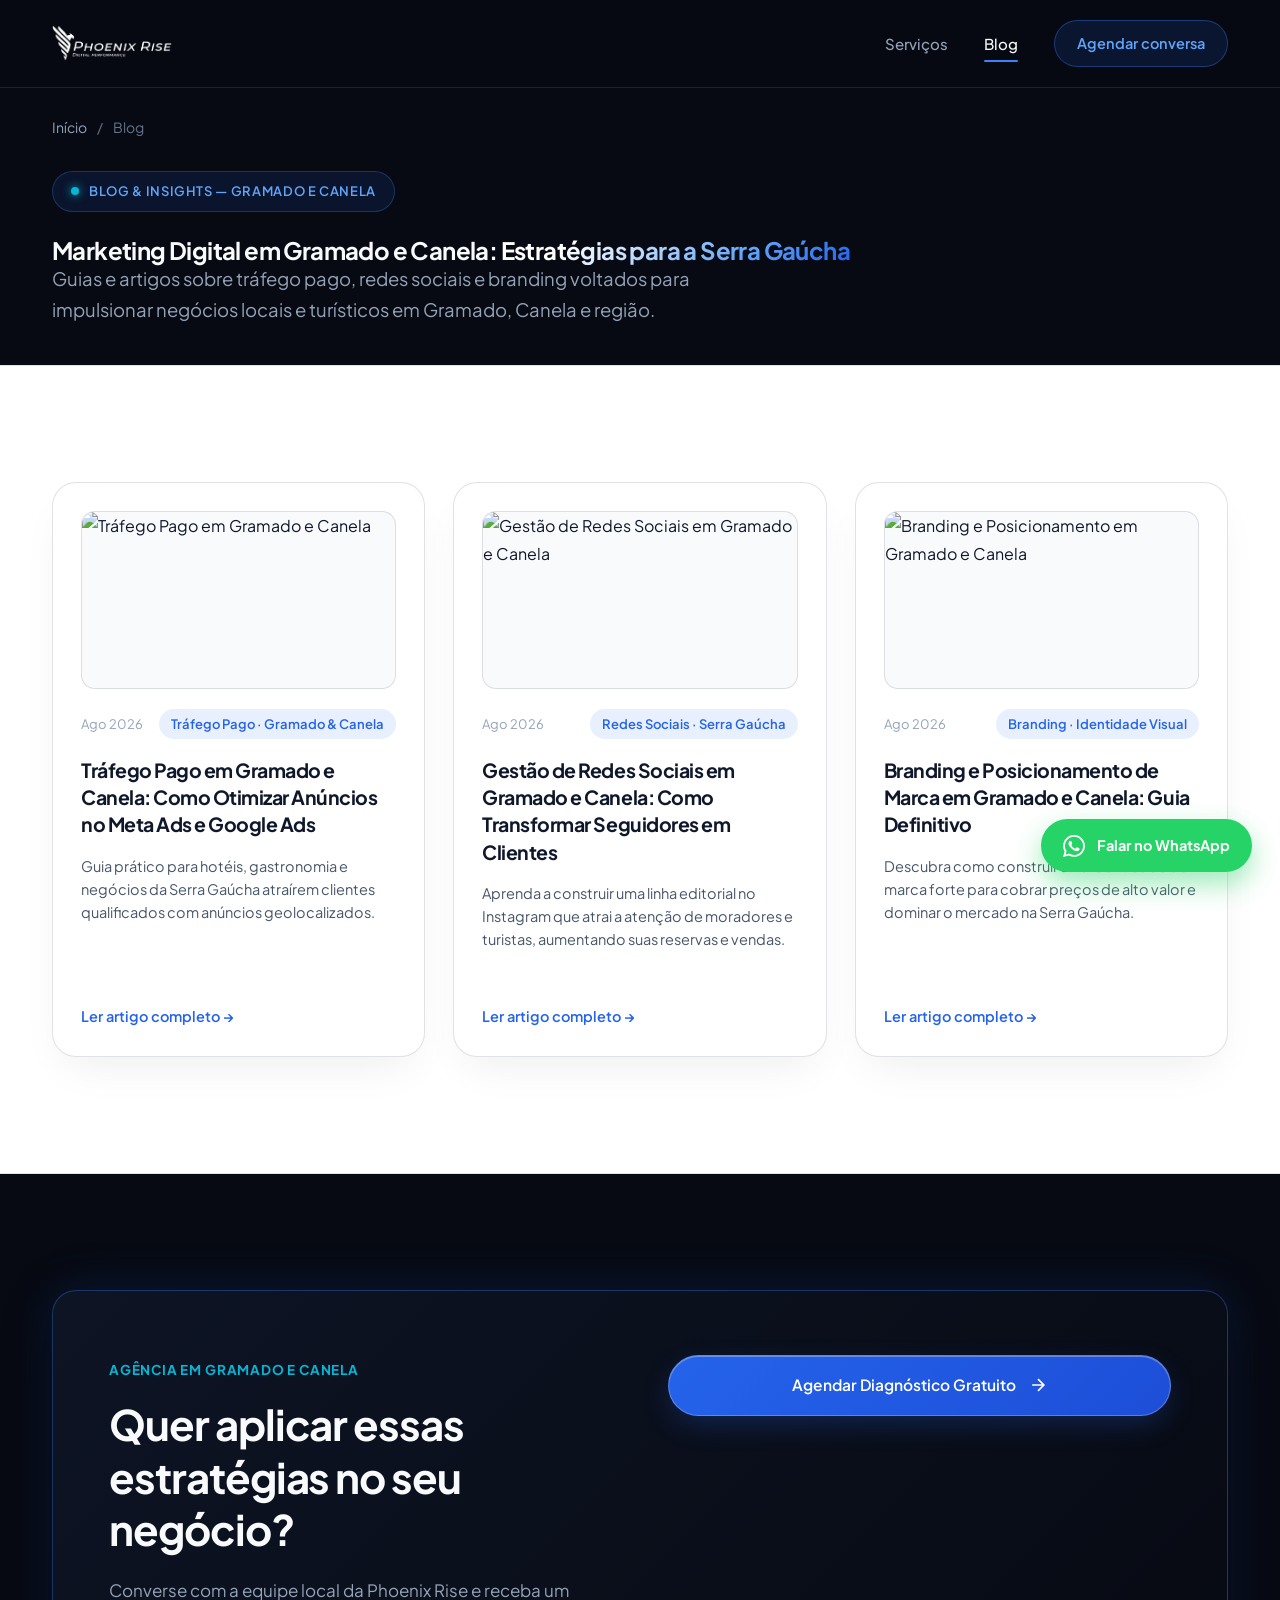
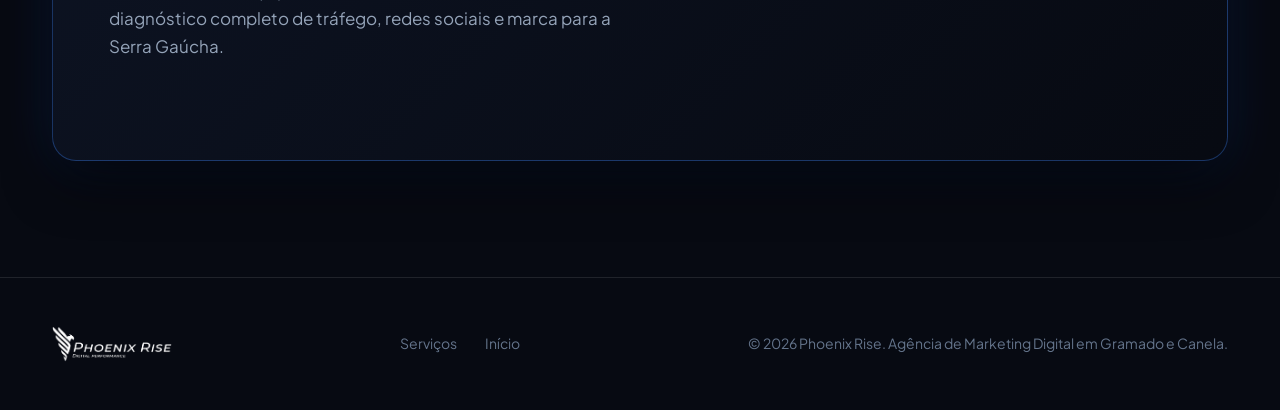
==== blog/index.html @ 151d8656 "Redesign Phoenix Rise website: Modern Blue design, Gramado/Canela local SEO articles, and Phoenix CR" ====
<!DOCTYPE html>
<html lang="pt-BR">
<head>
<meta charset="UTF-8">
<meta name="viewport" content="width=device-width, initial-scale=1.0">
<title>Blog Phoenix Rise | Marketing Digital em Gramado e Canela</title>
<meta name="description" content="Artigos estratégicos sobre tráfego pago, redes sociais e branding para empresas em Gramado, Canela e Serra Gaúcha — conteúdo com foco em SEO e performance.">
<link rel="canonical" href="https://www.phoenixrise.com.br/blog/index.html">
<meta property="og:type" content="website">
<meta property="og:title" content="Blog Phoenix Rise | Marketing Digital em Gramado e Canela">
<meta property="og:url" content="https://www.phoenixrise.com.br/blog/index.html">
<meta property="og:locale" content="pt_BR">
<link rel="preconnect" href="https://fonts.googleapis.com">
<link rel="preconnect" href="https://fonts.gstatic.com" crossorigin>
<link href="https://fonts.googleapis.com/css2?family=Fraunces:ital,opsz,wght@0,9..144,300;0,9..144,500;0,9..144,700;1,9..144,400&family=Inter:wght@300;400;500;600;700&family=Plus+Jakarta+Sans:wght@400;500;600;700;800&display=swap" rel="stylesheet">
<link rel="stylesheet" href="../style.css">
</head>
<body>

<header>
  <nav>
    <a href="../index.html" class="brand">
      <img src="../assets/logo-white.png" alt="Phoenix Rise — Digital Performance">
    </a>
    <div class="nav-links">
      <a href="../index.html#servicos">Serviços</a>
      <a href="index.html" class="active">Blog</a>
      <a href="../index.html#contato" class="nav-cta">Agendar conversa</a>
    </div>
    <button class="nav-toggle" aria-label="Abrir Menu">☰</button>
  </nav>
</header>

<main>
  <section class="page-hero">
    <div class="wrap">
      <div class="breadcrumb"><a href="../index.html">Início</a><span>/</span>Blog</div>
      <div class="badge-status" style="margin-top:16px;">
        <span class="pulse-dot"></span> Blog & Insights — Gramado e Canela
      </div>
      <h1>Marketing Digital em Gramado e Canela: <span class="text-gradient-blue">Estratégias para a Serra Gaúcha</span></h1>
      <p class="hero-sub">Guias e artigos sobre tráfego pago, redes sociais e branding voltados para impulsionar negócios locais e turísticos em Gramado, Canela e região.</p>
    </div>
  </section>

  <section class="section-white section-pad">
    <div class="wrap">
      <div class="blog-grid">
        <article class="blog-card-light">
          <div>
            <div class="blog-thumb-wrap">
              <img src="file:///Users/pedrocostajr/.gemini/antigravity/brain/6f9dfbda-5f4c-48e2-9a64-2caa8e67e606/thumb_trafego_gramado_1788228236354.jpg" alt="Tráfego Pago em Gramado e Canela">
            </div>
            <div class="blog-meta-light">
              <span>Ago 2026</span>
              <span class="blog-tag-blue">Tráfego Pago · Gramado & Canela</span>
            </div>
            <h3><a href="trafego-pago-gramado-canela.html">Tráfego Pago em Gramado e Canela: Como Otimizar Anúncios no Meta Ads e Google Ads</a></h3>
            <p>Guia prático para hotéis, gastronomia e negócios da Serra Gaúcha atraírem clientes qualificados com anúncios geolocalizados.</p>
          </div>
          <a href="trafego-pago-gramado-canela.html" class="service-link-blue" style="color:var(--blue-primary);">Ler artigo completo →</a>
        </article>

        <article class="blog-card-light">
          <div>
            <div class="blog-thumb-wrap">
              <img src="file:///Users/pedrocostajr/.gemini/antigravity/brain/6f9dfbda-5f4c-48e2-9a64-2caa8e67e606/thumb_social_gramado_1788228266338.jpg" alt="Gestão de Redes Sociais em Gramado e Canela">
            </div>
            <div class="blog-meta-light">
              <span>Ago 2026</span>
              <span class="blog-tag-blue">Redes Sociais · Serra Gaúcha</span>
            </div>
            <h3><a href="gestao-redes-sociais-gramado-canela.html">Gestão de Redes Sociais em Gramado e Canela: Como Transformar Seguidores em Clientes</a></h3>
            <p>Aprenda a construir uma linha editorial no Instagram que atrai a atenção de moradores e turistas, aumentando suas reservas e vendas.</p>
          </div>
          <a href="gestao-redes-sociais-gramado-canela.html" class="service-link-blue" style="color:var(--blue-primary);">Ler artigo completo →</a>
        </article>

        <article class="blog-card-light">
          <div>
            <div class="blog-thumb-wrap">
              <img src="file:///Users/pedrocostajr/.gemini/antigravity/brain/6f9dfbda-5f4c-48e2-9a64-2caa8e67e606/thumb_branding_gramado_1788228300063.jpg" alt="Branding e Posicionamento em Gramado e Canela">
            </div>
            <div class="blog-meta-light">
              <span>Ago 2026</span>
              <span class="blog-tag-blue">Branding · Identidade Visual</span>
            </div>
            <h3><a href="branding-marketing-digital-gramado-canela.html">Branding e Posicionamento de Marca em Gramado e Canela: Guia Definitivo</a></h3>
            <p>Descubra como construir uma identidade de marca forte para cobrar preços de alto valor e dominar o mercado na Serra Gaúcha.</p>
          </div>
          <a href="branding-marketing-digital-gramado-canela.html" class="service-link-blue" style="color:var(--blue-primary);">Ler artigo completo →</a>
        </article>
      </div>
    </div>
  </section>

  <!-- CTA SECTION -->
  <section class="cta-section" id="contato">
    <div class="wrap">
      <div class="cta-box-blue">
        <div class="cta-grid">
          <div class="cta-text">
            <span class="section-tag">Agência em Gramado e Canela</span>
            <h2>Quer aplicar essas estratégias no seu negócio?</h2>
            <p>Converse com a equipe local da Phoenix Rise e receba um diagnóstico completo de tráfego, redes sociais e marca para a Serra Gaúcha.</p>
          </div>
          <div>
            <a href="../index.html#contato" class="btn-primary" style="width:100%;">
              <span>Agendar Diagnóstico Gratuito</span>
              <svg width="20" height="20" viewBox="0 0 24 24" fill="none" stroke="currentColor" stroke-width="2"><path d="M5 12h14M12 5l7 7-7 7"/></svg>
            </a>
          </div>
        </div>
      </div>
    </div>
  </section>
</main>

<a href="https://wa.me/5500000000000?text=Ol%C3%A1!%20Li%20o%20blog%20da%20Phoenix%20Rise%20sobre%20Gramado%20e%20Canela." target="_blank" rel="noopener" class="floating-whatsapp" aria-label="Falar no WhatsApp">
  <svg viewBox="0 0 24 24"><path d="M.057 24l1.687-6.163c-1.041-1.804-1.588-3.849-1.587-5.946.003-6.556 5.338-11.891 11.893-11.891 3.181.001 6.167 1.24 8.413 3.488 2.245 2.248 3.481 5.236 3.48 8.414-.003 6.557-5.338 11.892-11.893 11.892-1.99-.001-3.951-.5-5.688-1.448l-6.205 1.654zm6.597-3.807c1.676.995 3.276 1.591 5.392 1.592 5.448 0 9.886-4.434 9.889-9.885.002-5.462-4.415-9.89-9.881-9.892-5.452 0-9.887 4.434-9.889 9.884-.001 2.225.651 3.891 1.746 5.634l-.999 3.648 3.742-.981zm11.387-5.464c-.074-.124-.272-.198-.57-.347-.297-.149-1.758-.868-2.031-.967-.272-.099-.47-.149-.669.149-.198.297-.768.967-.941 1.165-.173.198-.347.223-.644.074-.297-.149-1.255-.462-2.39-1.475-.883-.788-1.48-1.761-1.653-2.059-.173-.297-.018-.458.13-.606.134-.133.297-.347.446-.521.151-.172.2-.296.3-.495.099-.198.05-.372-.025-.521-.075-.148-.669-1.611-.916-2.206-.242-.579-.487-.501-.669-.51l-.57-.01c-.198 0-.52.074-.792.372s-1.04 1.016-1.04 2.479 1.065 2.876 1.213 3.074c.149.198 2.095 3.2 5.076 4.487.709.306 1.263.489 1.694.626.712.226 1.36.194 1.872.118.572-.085 1.758-.719 2.006-1.413.248-.695.248-1.29.173-1.414z"/></svg>
  <span>Falar no WhatsApp</span>
</a>

<footer>
  <div class="wrap footer-row">
    <div class="brand">
      <img src="../assets/logo-white.png" alt="Phoenix Rise — Digital Performance">
    </div>
    <div class="footer-links">
      <a href="../index.html#servicos">Serviços</a>
      <a href="../index.html">Início</a>
    </div>
    <span>© 2026 Phoenix Rise. Agência de Marketing Digital em Gramado e Canela.</span>
  </div>
</footer>

<script src="../nav.js"></script>
</body>
</html>
---- style.css ----
/* ==========================================================================
   PHOENIX RISE — ULTRA-MODERN BLUE & CONTRAST (BLACK/WHITE) DESIGN SYSTEM
   REVISED SPACING & BREATHABLE MARGINS
   ========================================================================== */

@import url('https://fonts.googleapis.com/css2?family=Fraunces:ital,opsz,wght@0,9..144,300;0,9..144,500;0,9..144,700;1,9..144,400&family=Inter:wght@300;400;500;600;700&family=Plus+Jakarta+Sans:wght@400;500;600;700;800&display=swap');

:root {
  /* High-Contrast Color System */
  --bg-black: #070A12;
  --bg-black-surface: #0E1526;
  --bg-black-card: rgba(14, 21, 38, 0.85);

  --bg-white: #FFFFFF;
  --bg-white-subtle: #F8FAFC;
  --bg-white-card: #FFFFFF;

  /* Electric Blue Gradient Suite */
  --blue-primary: #2563EB;
  --blue-light: #3B82F6;
  --blue-cyan: #06B6D4;
  --blue-bright: #60A5FA;
  --blue-glow: rgba(37, 99, 235, 0.35);
  --blue-cyan-glow: rgba(6, 182, 212, 0.3);

  --accent-emerald: #10B981;
  --accent-rose: #EF4444;

  /* Text Colors */
  --text-on-dark: #F8FAFC;
  --text-on-dark-muted: #94A3B8;
  --text-on-dark-dim: #64748B;

  --text-on-light: #0F172A;
  --text-on-light-muted: #475569;
  --text-on-light-dim: #94A3B8;

  /* Borders & Shadows */
  --border-glass-dark: rgba(255, 255, 255, 0.1);
  --border-glass-blue: rgba(59, 130, 246, 0.35);
  --border-light: rgba(15, 23, 42, 0.12);

  --radius-sm: 8px;
  --radius-md: 14px;
  --radius-lg: 24px;
  --radius-full: 9999px;

  --shadow-blue-glow: 0 10px 30px -5px rgba(37, 99, 235, 0.3);
  --shadow-card-dark: 0 24px 48px -15px rgba(0, 0, 0, 0.65);
  --shadow-card-light: 0 20px 45px -15px rgba(15, 23, 42, 0.08);

  --transition-fast: 0.2s cubic-bezier(0.4, 0, 0.2, 1);
  --transition-normal: 0.35s cubic-bezier(0.16, 1, 0.3, 1);
}

/* ---------- RESET & BASE ---------- */
*, *::before, *::after {
  box-sizing: border-box;
  margin: 0;
  padding: 0;
}

html {
  scroll-behavior: smooth;
  font-size: 16px;
  background-color: var(--bg-black);
  color: var(--text-on-dark);
  text-rendering: optimizeLegibility;
  -webkit-font-smoothing: antialiased;
}

body {
  font-family: 'Plus Jakarta Sans', 'Inter', sans-serif;
  line-height: 1.7;
  background: var(--bg-black);
  color: var(--text-on-dark);
  overflow-x: hidden;
}

/* Typography */
h1, h2, h3, .heading-display {
  font-family: 'Plus Jakarta Sans', sans-serif;
  font-weight: 700;
  line-height: 1.2;
  letter-spacing: -0.025em;
}

/* Gradient Text Utilities */
.text-gradient-blue {
  background: linear-gradient(135deg, #FFFFFF 20%, var(--blue-bright) 70%, var(--blue-primary) 100%);
  -webkit-background-clip: text;
  -webkit-text-fill-color: transparent;
}

.text-gradient-cyan {
  background: linear-gradient(135deg, #FFFFFF 10%, var(--blue-cyan) 60%, var(--blue-light) 100%);
  -webkit-background-clip: text;
  -webkit-text-fill-color: transparent;
}

.text-gradient-blue-dark {
  background: linear-gradient(135deg, var(--text-on-light) 20%, var(--blue-primary) 100%);
  -webkit-background-clip: text;
  -webkit-text-fill-color: transparent;
}

a {
  color: inherit;
  text-decoration: none;
  transition: color var(--transition-fast);
}

img, svg {
  display: block;
  max-width: 100%;
}

.wrap {
  max-width: 1240px;
  margin: 0 auto;
  padding: 0 32px;
  position: relative;
  z-index: 1;
}

/* ---------- BUTTONS & BADGES ---------- */
.btn-primary {
  display: inline-flex;
  align-items: center;
  justify-content: center;
  gap: 12px;
  background: linear-gradient(135deg, var(--blue-primary) 0%, #1D4ED8 100%);
  color: #FFFFFF;
  padding: 16px 32px;
  border-radius: var(--radius-full);
  font-size: 15.5px;
  font-weight: 600;
  border: 1px solid rgba(255, 255, 255, 0.25);
  box-shadow: var(--shadow-blue-glow), inset 0 1px 0 rgba(255, 255, 255, 0.3);
  cursor: pointer;
  transition: all var(--transition-fast);
}

.btn-primary:hover {
  transform: translateY(-3px);
  background: linear-gradient(135deg, var(--blue-light) 0%, var(--blue-primary) 100%);
  box-shadow: 0 14px 38px rgba(37, 99, 235, 0.45), inset 0 1px 0 rgba(255, 255, 255, 0.4);
}

.btn-ghost {
  display: inline-flex;
  align-items: center;
  justify-content: center;
  gap: 10px;
  background: rgba(255, 255, 255, 0.06);
  color: var(--text-on-dark);
  padding: 16px 28px;
  border-radius: var(--radius-full);
  font-size: 15.5px;
  font-weight: 600;
  border: 1px solid var(--border-glass-dark);
  backdrop-filter: blur(12px);
  cursor: pointer;
  transition: all var(--transition-fast);
}

.btn-ghost:hover {
  background: rgba(255, 255, 255, 0.12);
  border-color: rgba(255, 255, 255, 0.3);
  transform: translateY(-2px);
}

.badge-status {
  display: inline-flex;
  align-items: center;
  gap: 10px;
  padding: 8px 18px;
  background: rgba(37, 99, 235, 0.12);
  border: 1px solid rgba(59, 130, 246, 0.3);
  border-radius: var(--radius-full);
  font-size: 13px;
  font-weight: 600;
  letter-spacing: 0.05em;
  text-transform: uppercase;
  color: var(--blue-bright);
  margin-bottom: 24px;
}

.badge-status .pulse-dot {
  width: 8px;
  height: 8px;
  background: var(--blue-cyan);
  border-radius: 50%;
  box-shadow: 0 0 10px var(--blue-cyan);
  animation: pulse-glow-blue 2s infinite;
}

@keyframes pulse-glow-blue {
  0% { transform: scale(0.95); box-shadow: 0 0 0 0 rgba(6, 182, 212, 0.7); }
  70% { transform: scale(1); box-shadow: 0 0 0 8px rgba(6, 182, 212, 0); }
  100% { transform: scale(0.95); box-shadow: 0 0 0 0 rgba(6, 182, 212, 0); }
}

/* ---------- NAVBAR ---------- */
header {
  position: sticky;
  top: 0;
  z-index: 100;
  background: rgba(7, 10, 18, 0.88);
  backdrop-filter: blur(24px);
  -webkit-backdrop-filter: blur(24px);
  border-bottom: 1px solid var(--border-glass-dark);
  transition: all var(--transition-fast);
}

nav {
  display: flex;
  align-items: center;
  justify-content: space-between;
  padding: 20px 32px;
  max-width: 1240px;
  margin: 0 auto;
}

.brand img {
  height: 36px;
  width: auto;
  transition: transform var(--transition-fast);
}

.brand:hover img {
  transform: scale(1.03);
}

.nav-links {
  display: flex;
  align-items: center;
  gap: 36px;
  font-size: 15px;
  font-weight: 500;
}

.nav-links a {
  color: var(--text-on-dark-muted);
  position: relative;
  padding: 6px 0;
}

.nav-links a:hover,
.nav-links a.active {
  color: var(--text-on-dark);
}

.nav-links a::after {
  content: '';
  position: absolute;
  bottom: 0;
  left: 0;
  width: 0%;
  height: 2px;
  background: var(--blue-light);
  border-radius: 2px;
  transition: width var(--transition-fast);
}

.nav-links a:hover::after,
.nav-links a.active::after {
  width: 100%;
}

.nav-cta {
  background: rgba(37, 99, 235, 0.15) !important;
  border: 1px solid rgba(59, 130, 246, 0.35) !important;
  color: var(--blue-bright) !important;
  padding: 10px 22px !important;
  border-radius: var(--radius-full) !important;
  font-size: 14.5px !important;
  font-weight: 600 !important;
  transition: all var(--transition-fast) !important;
}

.nav-cta:hover {
  background: var(--blue-primary) !important;
  color: #FFFFFF !important;
  border-color: var(--blue-primary) !important;
  box-shadow: 0 6px 24px rgba(37, 99, 235, 0.45);
}

.nav-cta::after {
  display: none !important;
}

.nav-toggle {
  display: none;
  background: none;
  border: none;
  color: var(--text-on-dark);
  font-size: 26px;
  cursor: pointer;
  padding: 6px;
}

/* ---------- BREADCRUMB ---------- */
.breadcrumb {
  display: flex;
  align-items: center;
  gap: 10px;
  font-size: 14px;
  color: var(--text-on-dark-dim);
  padding: 28px 0 16px;
}

.breadcrumb a {
  color: var(--text-on-dark-muted);
}

.breadcrumb a:hover {
  color: var(--blue-bright);
}

/* ---------- HERO SECTION (BLACK BACKGROUND WITH REGIONAL IMAGE & BLUE GRADIENTS) ---------- */
.hero {
  padding: 104px 0 80px;
  position: relative;
  background: var(--bg-black);
  overflow: hidden;
}

.hero-bg-overlay {
  position: absolute;
  top: 0;
  left: 0;
  right: 0;
  bottom: 0;
  background-image: 
    linear-gradient(180deg, rgba(7, 10, 18, 0.72) 0%, rgba(7, 10, 18, 0.85) 55%, rgba(7, 10, 18, 0.98) 100%),
    radial-gradient(circle at 75% 35%, rgba(37, 99, 235, 0.35) 0%, rgba(7, 10, 18, 0.6) 70%),
    url('assets/bg-hero-region.jpg'),
    url('file:///Users/pedrocostajr/.gemini/antigravity/brain/6f9dfbda-5f4c-48e2-9a64-2caa8e67e606/bg_hero_region_1788213054669.jpg');
  background-size: cover;
  background-position: center center;
  background-repeat: no-repeat;
  opacity: 0.38;
  filter: saturate(1.15) brightness(0.9);
  pointer-events: none;
  z-index: 0;
}

.hero .wrap {
  position: relative;
  z-index: 2;
}

.hero::before {
  content: '';
  position: absolute;
  top: -20%;
  left: 30%;
  width: 700px;
  height: 700px;
  background: radial-gradient(circle, rgba(37, 99, 235, 0.18) 0%, rgba(6, 182, 212, 0.08) 50%, transparent 80%);
  filter: blur(100px);
  pointer-events: none;
  z-index: 1;
}

.badge-status-location {
  display: inline-flex;
  align-items: center;
  gap: 8px;
  padding: 7px 16px;
  background: rgba(6, 182, 212, 0.12);
  border: 1px solid rgba(6, 182, 212, 0.35);
  border-radius: var(--radius-full);
  font-size: 13px;
  font-weight: 600;
  letter-spacing: 0.04em;
  color: var(--blue-cyan);
  margin-bottom: 24px;
}

.hero-grid {
  display: grid;
  grid-template-columns: 1.05fr 0.95fr;
  gap: 56px;
  align-items: center;
  padding-bottom: 80px;
}

h1.hero-head {
  font-size: clamp(38px, 4.8vw, 58px);
  letter-spacing: -0.03em;
  margin-bottom: 24px;
  line-height: 1.15;
}

.hero-sub {
  font-size: 18.5px;
  color: var(--text-on-dark-muted);
  max-width: 52ch;
  line-height: 1.65;
  margin-bottom: 40px;
}

.hero-actions {
  display: flex;
  gap: 20px;
  align-items: center;
  flex-wrap: wrap;
}

/* Hero Digital Marketing Visual Showcase Card */
.hero-visual-card {
  background: var(--bg-black-card);
  border: 1px solid var(--border-glass-blue);
  border-radius: var(--radius-lg);
  padding: 32px 36px;
  backdrop-filter: blur(20px);
  box-shadow: var(--shadow-card-dark), 0 0 40px rgba(37, 99, 235, 0.15);
  position: relative;
  overflow: hidden;
  transition: all var(--transition-normal);
}

.hero-visual-card:hover {
  border-color: var(--blue-light);
  transform: translateY(-3px);
  box-shadow: var(--shadow-card-dark), 0 0 55px rgba(37, 99, 235, 0.25);
}

.visual-top-bar {
  display: flex;
  justify-content: space-between;
  align-items: center;
  padding-bottom: 18px;
  margin-bottom: 22px;
  border-bottom: 1px solid var(--border-glass-dark);
}

.visual-dots {
  display: flex;
  gap: 8px;
}

.visual-dot {
  width: 11px;
  height: 11px;
  border-radius: 50%;
  background: rgba(255, 255, 255, 0.15);
}

.visual-dot.blue { background: var(--blue-light); }

.visual-tag {
  font-size: 12px;
  font-weight: 700;
  letter-spacing: 0.05em;
  text-transform: uppercase;
  color: var(--blue-cyan);
}

/* Dashboard Mockup Component inside Hero */
.dashboard-mockup {
  display: flex;
  flex-direction: column;
  gap: 20px;
}

.mockup-metrics {
  display: grid;
  grid-template-columns: repeat(3, 1fr);
  gap: 14px;
}

.mockup-card {
  background: rgba(255, 255, 255, 0.03);
  border: 1px solid var(--border-glass-dark);
  border-radius: var(--radius-md);
  padding: 16px;
}

.mockup-card-title {
  font-size: 11.5px;
  text-transform: uppercase;
  letter-spacing: 0.05em;
  color: var(--text-on-dark-dim);
  margin-bottom: 6px;
}

.mockup-card-num {
  font-size: 22px;
  font-weight: 700;
  color: var(--text-on-dark);
  margin-bottom: 2px;
}

.mockup-card-change {
  font-size: 11.5px;
  font-weight: 600;
  color: var(--accent-emerald);
}

.mockup-chart-box {
  background: rgba(255, 255, 255, 0.02);
  border: 1px solid var(--border-glass-dark);
  border-radius: var(--radius-md);
  padding: 20px;
}

.chart-header {
  display: flex;
  justify-content: space-between;
  align-items: center;
  gap: 16px;
  font-size: 12.5px;
  color: var(--text-on-dark-muted);
  margin-bottom: 16px;
}

.chart-header strong {
  flex-shrink: 0;
  font-size: 12px;
}

.chart-bars-wrap {
  display: flex;
  align-items: flex-end;
  gap: 10px;
  height: 72px;
}

.chart-bar {
  flex: 1;
  background: linear-gradient(to top, rgba(37, 99, 235, 0.2), rgba(59, 130, 246, 0.5));
  border-radius: 4px 4px 0 0;
  transition: all 0.3s ease;
}

.chart-bar.active {
  background: linear-gradient(to top, var(--blue-primary), var(--blue-cyan));
  box-shadow: 0 0 18px rgba(6, 182, 212, 0.5);
}

.hero-strip {
  display: flex;
  align-items: center;
  justify-content: space-between;
  gap: 24px;
  padding: 32px 0;
  border-top: 1px solid var(--border-glass-dark);
  border-bottom: 1px solid var(--border-glass-dark);
  font-size: 14.5px;
  font-weight: 500;
  color: var(--text-on-dark-muted);
  flex-wrap: wrap;
}

.hero-strip-item {
  display: flex;
  align-items: center;
  gap: 12px;
}

.hero-strip-item svg {
  width: 20px;
  height: 20px;
  color: var(--blue-bright);
}

/* ---------- SECTION SYSTEM & BREATHABLE HEADINGS ---------- */
.section-pad {
  padding: 116px 0;
  position: relative;
}

.section-head {
  max-width: 680px;
  margin-bottom: 64px;
}

.section-tag {
  display: inline-flex;
  align-items: center;
  gap: 8px;
  font-size: 13.5px;
  font-weight: 700;
  letter-spacing: 0.06em;
  text-transform: uppercase;
  color: var(--blue-cyan);
  margin-bottom: 16px;
}

.section-head h2 {
  font-size: clamp(30px, 3.6vw, 44px);
  line-height: 1.2;
  margin-bottom: 18px;
}

.section-head p {
  color: var(--text-on-dark-muted);
  font-size: 17.5px;
  line-height: 1.65;
}

/* ---------- SECTION 2: DIFFERENTIAL (WHITE BACKGROUND CONTRAST) ---------- */
.section-white {
  background: var(--bg-white);
  color: var(--text-on-light);
  border-top: 1px solid var(--border-light);
  border-bottom: 1px solid var(--border-light);
}

.section-white .section-tag {
  color: var(--blue-primary);
}

.section-white .section-head h2 {
  color: var(--text-on-light);
}

.section-white .section-head p {
  color: var(--text-on-light-muted);
}

.ledger-grid {
  display: grid;
  grid-template-columns: 1fr 1fr;
  gap: 28px;
}

.ledger-card-light {
  background: var(--bg-white-card);
  border: 1px solid var(--border-light);
  border-radius: var(--radius-lg);
  padding: 48px 44px;
  box-shadow: var(--shadow-card-light);
  transition: all var(--transition-normal);
}

.ledger-card-light.is-them {
  background: #F8FAFC;
  border-color: rgba(239, 68, 68, 0.2);
}

.ledger-card-light.is-us {
  background: linear-gradient(160deg, #FFFFFF 0%, rgba(37, 99, 235, 0.04) 100%);
  border: 2px solid var(--blue-primary);
  box-shadow: 0 16px 40px -10px rgba(37, 99, 235, 0.15);
}

.ledger-badge-light {
  display: inline-block;
  padding: 5px 14px;
  border-radius: var(--radius-full);
  font-size: 12.5px;
  font-weight: 700;
  text-transform: uppercase;
  letter-spacing: 0.05em;
  margin-bottom: 20px;
}

.is-them .ledger-badge-light {
  background: rgba(239, 68, 68, 0.1);
  color: var(--accent-rose);
}

.is-us .ledger-badge-light {
  background: rgba(37, 99, 235, 0.12);
  color: var(--blue-primary);
}

.ledger-title-light {
  font-size: 24px;
  font-weight: 700;
  margin-bottom: 28px;
  color: var(--text-on-light);
}

.ledger-list-light {
  list-style: none;
  display: flex;
  flex-direction: column;
  gap: 20px;
}

.ledger-list-light li {
  display: flex;
  align-items: flex-start;
  gap: 16px;
  font-size: 16px;
  color: var(--text-on-light-muted);
  line-height: 1.6;
}

.is-us .ledger-list-light li {
  color: var(--text-on-light);
  font-weight: 500;
}

.ledger-icon-light {
  width: 24px;
  height: 24px;
  border-radius: 50%;
  display: flex;
  align-items: center;
  justify-content: center;
  flex-shrink: 0;
  margin-top: 3px;
}

.is-them .ledger-icon-light {
  background: rgba(239, 68, 68, 0.1);
  color: var(--accent-rose);
}

.is-us .ledger-icon-light {
  background: var(--blue-primary);
  color: #FFFFFF;
}

/* ---------- SECTION 3: SERVICES (BLACK BACKGROUND WITH ELECTRIC BLUE CARDS) ---------- */
.section-black {
  background: var(--bg-black);
  color: var(--text-on-dark);
}

.services-grid {
  display: grid;
  grid-template-columns: repeat(2, 1fr);
  gap: 28px;
}

.service-card-black {
  background: var(--bg-black-card);
  border: 1px solid var(--border-glass-dark);
  border-radius: var(--radius-lg);
  padding: 44px 38px;
  backdrop-filter: blur(16px);
  display: flex;
  flex-direction: column;
  justify-content: space-between;
  transition: all var(--transition-normal);
  position: relative;
  overflow: hidden;
}

.service-card-black::before {
  content: '';
  position: absolute;
  top: 0;
  left: 0;
  right: 0;
  height: 3px;
  background: linear-gradient(90deg, var(--blue-primary), var(--blue-cyan));
  opacity: 0;
  transition: opacity var(--transition-fast);
}

.service-card-black:hover {
  transform: translateY(-6px);
  border-color: var(--border-glass-blue);
  box-shadow: 0 20px 45px -10px rgba(37, 99, 235, 0.25);
}

.service-card-black:hover::before {
  opacity: 1;
}

.service-top {
  display: flex;
  justify-content: space-between;
  align-items: flex-start;
  margin-bottom: 28px;
}

.service-icon-blue {
  width: 56px;
  height: 56px;
  border-radius: var(--radius-md);
  background: rgba(37, 99, 235, 0.12);
  border: 1px solid rgba(59, 130, 246, 0.25);
  color: var(--blue-bright);
  display: flex;
  align-items: center;
  justify-content: center;
  transition: all var(--transition-fast);
}

.service-card-black:hover .service-icon-blue {
  background: var(--blue-primary);
  color: #FFFFFF;
  box-shadow: 0 0 25px rgba(37, 99, 235, 0.5);
}

.service-num {
  font-family: 'Fraunces', serif;
  font-size: 20px;
  color: var(--text-on-dark-dim);
}

.service-card-black h3 {
  font-size: 23px;
  margin-bottom: 16px;
  line-height: 1.3;
}

.service-card-black h3 a:hover {
  color: var(--blue-bright);
}

.service-card-black p {
  color: var(--text-on-dark-muted);
  font-size: 15.5px;
  margin-bottom: 28px;
  line-height: 1.65;
}

.service-feats-dark {
  list-style: none;
  display: flex;
  flex-direction: column;
  gap: 14px;
  padding-top: 24px;
  margin-top: 24px;
  border-top: 1px solid var(--border-glass-dark);
}

.service-feats-dark li {
  font-size: 14.5px;
  color: var(--text-on-dark-muted);
  display: flex;
  align-items: center;
  gap: 12px;
}

.service-feats-dark li::before {
  content: '';
  width: 7px;
  height: 7px;
  border-radius: 50%;
  background: var(--blue-cyan);
  flex-shrink: 0;
}

.service-link-blue {
  display: inline-flex;
  align-items: center;
  gap: 10px;
  margin-top: 28px;
  font-size: 14.5px;
  font-weight: 600;
  color: var(--blue-bright);
}

.service-link-blue svg {
  transition: transform var(--transition-fast);
}

.service-card-black:hover .service-link-blue svg {
  transform: translateX(6px);
}

/* ---------- SECTION 4: PROCESS (WHITE / LIGHT SURFACE CONTRAST) ---------- */
.section-light-surface {
  background: var(--bg-white-subtle);
  color: var(--text-on-light);
  border-top: 1px solid var(--border-light);
  border-bottom: 1px solid var(--border-light);
}

.process-grid {
  display: grid;
  grid-template-columns: repeat(4, 1fr);
  gap: 24px;
}

.process-step-light {
  background: #FFFFFF;
  border: 1px solid var(--border-light);
  border-radius: var(--radius-lg);
  padding: 36px 28px;
  box-shadow: var(--shadow-card-light);
  transition: all var(--transition-normal);
}

.process-step-light:hover {
  border-color: var(--blue-primary);
  transform: translateY(-4px);
  box-shadow: 0 16px 40px -10px rgba(37, 99, 235, 0.15);
}

.step-num-blue {
  font-family: 'Fraunces', serif;
  font-size: 24px;
  font-weight: 700;
  color: var(--blue-primary);
  background: rgba(37, 99, 235, 0.1);
  width: 52px;
  height: 52px;
  border-radius: 50%;
  display: flex;
  align-items: center;
  justify-content: center;
  margin-bottom: 24px;
}

.process-step-light h3 {
  font-size: 20px;
  margin-bottom: 14px;
  color: var(--text-on-light);
}

.process-step-light p {
  font-size: 14.5px;
  color: var(--text-on-light-muted);
  line-height: 1.6;
}

/* ---------- SECTION 5: RESULTS (DARK DEEP BLUE LUXURY) ---------- */
.results-section-blue {
  background: linear-gradient(180deg, var(--bg-black) 0%, var(--bg-black-surface) 50%, var(--bg-black) 100%);
  border-top: 1px solid var(--border-glass-dark);
  border-bottom: 1px solid var(--border-glass-dark);
}

.stat-grid {
  display: grid;
  grid-template-columns: repeat(3, 1fr);
  gap: 28px;
}

.stat-card-blue {
  background: var(--bg-black-card);
  border: 1px solid var(--border-glass-blue);
  border-radius: var(--radius-lg);
  padding: 44px 32px;
  backdrop-filter: blur(16px);
  text-align: center;
  transition: all var(--transition-normal);
}

.stat-card-blue:hover {
  border-color: var(--blue-light);
  transform: translateY(-4px);
  box-shadow: 0 18px 40px -10px rgba(37, 99, 235, 0.3);
}

.stat-num-blue {
  font-size: clamp(42px, 4.5vw, 60px);
  font-weight: 800;
  line-height: 1;
  margin-bottom: 16px;
  background: linear-gradient(135deg, #FFFFFF 30%, var(--blue-bright) 70%, var(--blue-primary) 100%);
  -webkit-background-clip: text;
  -webkit-text-fill-color: transparent;
}

.stat-label-dark {
  font-size: 15px;
  color: var(--text-on-dark-muted);
  max-width: 28ch;
  margin: 0 auto;
  line-height: 1.5;
}

/* ---------- SECTION 6: BLOG (WHITE BACKGROUND) ---------- */
.blog-grid {
  display: grid;
  grid-template-columns: repeat(3, 1fr);
  gap: 28px;
}

.blog-thumb-wrap {
  width: 100%;
  aspect-ratio: 16 / 9;
  border-radius: var(--radius-md);
  overflow: hidden;
  margin-bottom: 20px;
  border: 1px solid var(--border-light);
  background: var(--bg-white-subtle);
}

.section-black .blog-thumb-wrap {
  border-color: var(--border-glass-dark);
  background: var(--bg-black-surface);
}

.blog-thumb-wrap img {
  width: 100%;
  height: 100%;
  object-fit: cover;
  transition: transform var(--transition-normal);
}

.blog-card-light:hover .blog-thumb-wrap img {
  transform: scale(1.06);
}

.blog-card-light {
  background: #FFFFFF;
  border: 1px solid var(--border-light);
  border-radius: var(--radius-lg);
  padding: 28px;
  box-shadow: var(--shadow-card-light);
  display: flex;
  flex-direction: column;
  justify-content: space-between;
  transition: all var(--transition-normal);
}

.blog-card-light:hover {
  border-color: var(--blue-primary);
  transform: translateY(-4px);
  box-shadow: 0 18px 40px -10px rgba(37, 99, 235, 0.15);
}

.blog-meta-light {
  display: flex;
  justify-content: space-between;
  align-items: center;
  font-size: 13px;
  color: var(--text-on-light-dim);
  margin-bottom: 18px;
}

.blog-tag-blue {
  background: rgba(37, 99, 235, 0.1);
  color: var(--blue-primary);
  padding: 4px 12px;
  border-radius: var(--radius-full);
  font-weight: 600;
}

.blog-card-light h3 {
  font-size: 19.5px;
  line-height: 1.4;
  margin-bottom: 16px;
  color: var(--text-on-light);
}

.blog-card-light h3 a:hover {
  color: var(--blue-primary);
}

.blog-card-light p {
  font-size: 14.5px;
  color: var(--text-on-light-muted);
  margin-bottom: 24px;
  line-height: 1.6;
}

/* ---------- ARTICLE PAGE (READABILITY & BREATHING ROOM) ---------- */
.article-body {
  max-width: 760px;
  margin: 0 auto;
  padding: 48px 0 72px;
}

.article-body h2 {
  font-size: 28px;
  margin: 48px 0 20px;
  line-height: 1.3;
}

.article-body h3 {
  font-size: 21px;
  margin: 32px 0 16px;
}

.article-body p {
  font-size: 17px;
  color: var(--text-on-dark-muted);
  margin-bottom: 24px;
  line-height: 1.75;
}

.section-white .article-body p {
  color: var(--text-on-light-muted);
}

.article-body blockquote {
  border-left: 4px solid var(--blue-primary);
  background: rgba(37, 99, 235, 0.07);
  padding: 24px 30px;
  border-radius: 0 var(--radius-md) var(--radius-md) 0;
  margin: 36px 0;
  font-family: 'Fraunces', serif;
  font-size: 20px;
  font-style: italic;
  line-height: 1.6;
}

/* ---------- FAQ ACCORDION STYLING & ELEGANT MICRO-INTERACTIONS ---------- */
.faq-accordion {
  display: flex;
  flex-direction: column;
  gap: 16px;
  max-width: 840px;
  margin-top: 32px;
}

.faq-item {
  background: var(--bg-black-card);
  border: 1px solid var(--border-glass-dark);
  border-radius: var(--radius-md);
  overflow: hidden;
  transition: all var(--transition-fast);
}

.faq-item:hover {
  border-color: var(--border-glass-blue);
}

.faq-item.active {
  border-color: var(--blue-primary);
  box-shadow: 0 12px 30px -10px rgba(37, 99, 235, 0.2);
}

.faq-question {
  width: 100%;
  padding: 20px 24px;
  background: none;
  border: none;
  color: var(--text-on-dark);
  font-family: inherit;
  font-size: 16.5px;
  font-weight: 600;
  line-height: 1.45;
  text-align: left;
  display: flex;
  justify-content: space-between;
  align-items: center;
  cursor: pointer;
  gap: 20px;
  transition: color var(--transition-fast);
}

.faq-question:hover {
  color: var(--blue-bright);
}

.faq-icon-wrap {
  width: 32px;
  height: 32px;
  border-radius: 50%;
  background: rgba(37, 99, 235, 0.12);
  border: 1px solid rgba(59, 130, 246, 0.3);
  display: flex;
  align-items: center;
  justify-content: center;
  flex-shrink: 0;
  transition: all var(--transition-fast);
}

.faq-icon {
  width: 16px;
  height: 16px;
  max-width: 16px;
  max-height: 16px;
  flex-shrink: 0;
  color: var(--blue-bright);
  transition: transform var(--transition-fast), color var(--transition-fast);
}

.faq-item.active .faq-icon-wrap {
  background: var(--blue-primary);
  border-color: var(--blue-primary);
  box-shadow: 0 0 16px rgba(37, 99, 235, 0.45);
}

.faq-item.active .faq-icon {
  transform: rotate(180deg);
  color: #FFFFFF;
}

.faq-answer {
  max-height: 0;
  overflow: hidden;
  transition: max-height 0.4s cubic-bezier(0.16, 1, 0.3, 1), padding 0.3s ease;
  padding: 0 24px;
}

.faq-item.active .faq-answer {
  max-height: 360px;
  padding: 0 24px 22px;
}

.faq-answer p {
  color: var(--text-on-dark-muted);
  font-size: 15px;
  line-height: 1.65;
  border-top: 1px solid var(--border-glass-dark);
  padding-top: 18px;
}

/* ---------- SECTION 7: CTA & DIAGNOSTIC FORM ---------- */
.cta-section {
  padding: 116px 0;
  position: relative;
  background: var(--bg-black);
}

.cta-box-blue {
  background: linear-gradient(135deg, rgba(14, 21, 38, 0.95) 0%, rgba(7, 10, 18, 0.98) 100%);
  border: 1px solid var(--border-glass-blue);
  border-radius: var(--radius-lg);
  padding: 64px 56px;
  backdrop-filter: blur(20px);
  box-shadow: 0 24px 55px -10px rgba(0, 0, 0, 0.75), 0 0 50px rgba(37, 99, 235, 0.2);
  position: relative;
  overflow: hidden;
}

.cta-grid {
  display: grid;
  grid-template-columns: 1fr 1fr;
  gap: 56px;
  align-items: start;
}

.cta-text h2 {
  font-size: clamp(30px, 3.6vw, 42px);
  margin-bottom: 20px;
  line-height: 1.25;
}

.cta-text p {
  color: var(--text-on-dark-muted);
  font-size: 17px;
  margin-bottom: 36px;
  line-height: 1.65;
}

.contact-info-list {
  display: flex;
  flex-direction: column;
  gap: 20px;
}

.contact-info-item {
  display: flex;
  align-items: center;
  gap: 16px;
  font-size: 15px;
  color: var(--text-on-dark-muted);
}

.contact-info-item svg {
  width: 22px;
  height: 22px;
  color: var(--blue-bright);
}

/* Lead Diagnostic Form Spacing */
.lead-form-blue {
  display: flex;
  flex-direction: column;
  gap: 22px;
  background: rgba(7, 10, 18, 0.75);
  border: 1px solid var(--border-glass-dark);
  padding: 38px 32px;
  border-radius: var(--radius-md);
}

.form-group {
  display: flex;
  flex-direction: column;
  gap: 8px;
}

.form-group label {
  font-size: 13px;
  font-weight: 600;
  color: var(--text-on-dark-muted);
  text-transform: uppercase;
  letter-spacing: 0.05em;
}

.form-control {
  background: rgba(255, 255, 255, 0.05);
  border: 1px solid var(--border-glass-dark);
  border-radius: var(--radius-sm);
  padding: 14px 18px;
  color: var(--text-on-dark);
  font-family: inherit;
  font-size: 15px;
  outline: none;
  transition: all var(--transition-fast);
}

.form-control:focus {
  border-color: var(--blue-primary);
  box-shadow: 0 0 0 3px rgba(37, 99, 235, 0.25);
  background: rgba(255, 255, 255, 0.08);
}

select.form-control option {
  background: var(--bg-black-surface);
  color: var(--text-on-dark);
}

.form-submit-btn {
  width: 100%;
  margin-top: 10px;
  padding: 18px 28px;
}

.form-success-msg {
  display: none;
  padding: 18px 20px;
  background: rgba(16, 185, 129, 0.15);
  border: 1px solid rgba(16, 185, 129, 0.3);
  border-radius: var(--radius-sm);
  color: var(--accent-emerald);
  font-size: 14.5px;
  text-align: center;
  font-weight: 600;
  line-height: 1.6;
}

/* ---------- FLOATING WHATSAPP BUTTON ---------- */
.floating-whatsapp {
  position: fixed;
  bottom: 28px;
  right: 28px;
  z-index: 99;
  display: flex;
  align-items: center;
  gap: 12px;
  background: #25D366;
  color: #FFFFFF;
  padding: 14px 22px;
  border-radius: var(--radius-full);
  box-shadow: 0 12px 28px rgba(37, 211, 102, 0.45);
  font-size: 14.5px;
  font-weight: 700;
  transition: all var(--transition-fast);
}

.floating-whatsapp:hover {
  transform: translateY(-4px) scale(1.03);
  box-shadow: 0 16px 34px rgba(37, 211, 102, 0.65);
}

.floating-whatsapp svg {
  width: 22px;
  height: 22px;
  fill: currentColor;
}

/* ---------- FOOTER ---------- */
footer {
  border-top: 1px solid var(--border-glass-dark);
  padding: 48px 0;
  background: var(--bg-black);
}

.footer-row {
  display: flex;
  justify-content: space-between;
  align-items: center;
  font-size: 14px;
  color: var(--text-on-dark-dim);
  flex-wrap: wrap;
  gap: 24px;
}

.footer-links {
  display: flex;
  align-items: center;
  gap: 28px;
}

.footer-links a:hover {
  color: var(--blue-bright);
}

/* ---------- RESPONSIVE BREAKPOINTS ---------- */
@media (max-width: 992px) {
  .hero-grid {
    grid-template-columns: 1fr;
    gap: 44px;
  }
  .ledger-grid, .services-grid, .cta-grid {
    grid-template-columns: 1fr;
    gap: 32px;
  }
  .process-grid {
    grid-template-columns: repeat(2, 1fr);
    gap: 24px;
  }
  .stat-grid, .blog-grid {
    grid-template-columns: 1fr;
    gap: 24px;
  }
  .cta-box-blue {
    padding: 44px 32px;
  }
}

@media (max-width: 768px) {
  .wrap {
    padding: 0 20px;
  }
  .nav-links { display: none; }
  .nav-toggle { display: block; }
  .nav-links.mobile-open {
    display: flex;
    position: absolute;
    top: 100%;
    left: 0;
    right: 0;
    flex-direction: column;
    align-items: flex-start;
    gap: 24px;
    background: rgba(7, 10, 18, 0.98);
    backdrop-filter: blur(24px);
    padding: 28px 32px;
    border-bottom: 1px solid var(--border-glass-dark);
  }
  .process-grid { grid-template-columns: 1fr; }
  .cta-box-blue { padding: 36px 24px; }
  .lead-form-blue { padding: 28px 20px; }
  .floating-whatsapp span { display: none; }
  .floating-whatsapp { padding: 16px; border-radius: 50%; }
}
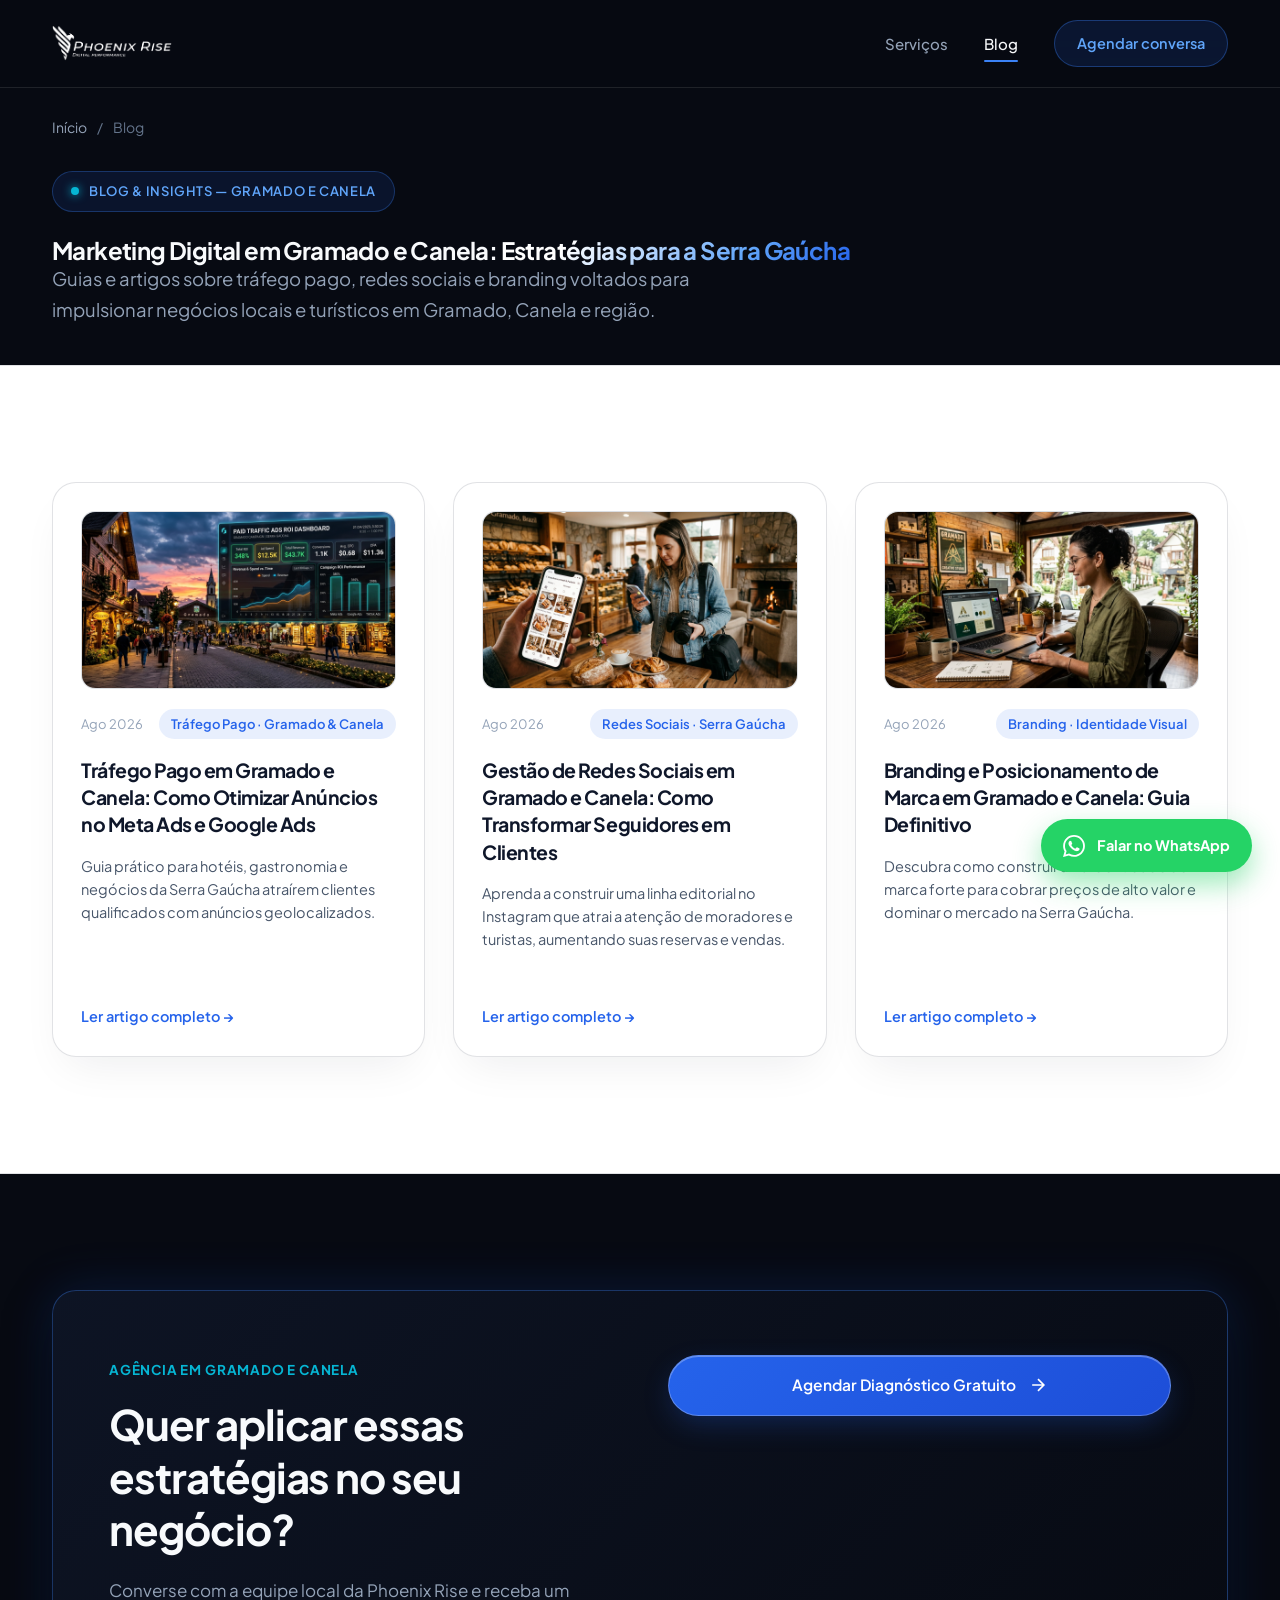
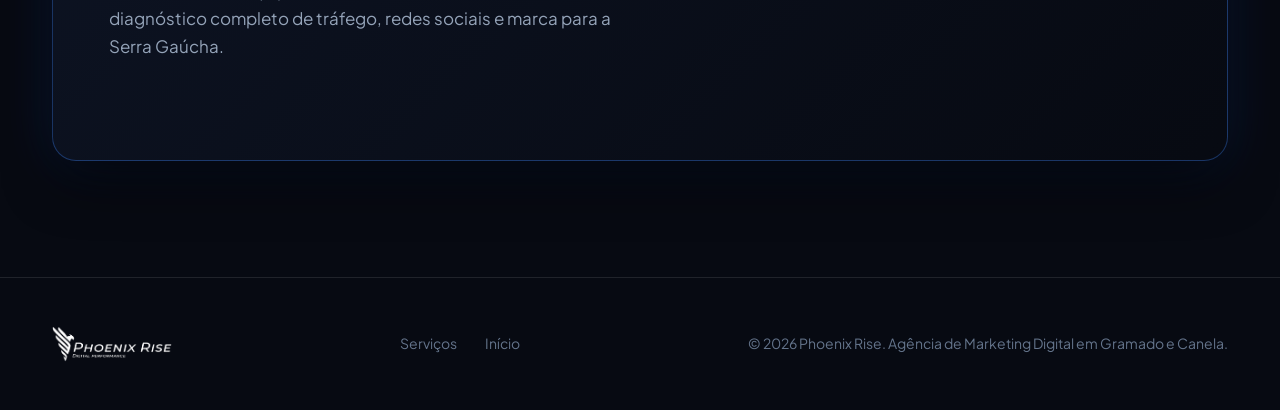
==== commit 07613e93: "Add blog thumbnail images in assets directory and update HTML relative paths for production deployme" ====
--- a/blog/index.html
+++ b/blog/index.html
@@ -49,7 +49,7 @@
         <article class="blog-card-light">
           <div>
             <div class="blog-thumb-wrap">
-              <img src="file:///Users/pedrocostajr/.gemini/antigravity/brain/6f9dfbda-5f4c-48e2-9a64-2caa8e67e606/thumb_trafego_gramado_1788228236354.jpg" alt="Tráfego Pago em Gramado e Canela">
+              <img src="../assets/thumb-trafego-gramado.jpg" alt="Tráfego Pago em Gramado e Canela">
             </div>
             <div class="blog-meta-light">
               <span>Ago 2026</span>
@@ -64,7 +64,7 @@
         <article class="blog-card-light">
           <div>
             <div class="blog-thumb-wrap">
-              <img src="file:///Users/pedrocostajr/.gemini/antigravity/brain/6f9dfbda-5f4c-48e2-9a64-2caa8e67e606/thumb_social_gramado_1788228266338.jpg" alt="Gestão de Redes Sociais em Gramado e Canela">
+              <img src="../assets/thumb-social-gramado.jpg" alt="Gestão de Redes Sociais em Gramado e Canela">
             </div>
             <div class="blog-meta-light">
               <span>Ago 2026</span>
@@ -79,7 +79,7 @@
         <article class="blog-card-light">
           <div>
             <div class="blog-thumb-wrap">
-              <img src="file:///Users/pedrocostajr/.gemini/antigravity/brain/6f9dfbda-5f4c-48e2-9a64-2caa8e67e606/thumb_branding_gramado_1788228300063.jpg" alt="Branding e Posicionamento em Gramado e Canela">
+              <img src="../assets/thumb-branding-gramado.jpg" alt="Branding e Posicionamento em Gramado e Canela">
             </div>
             <div class="blog-meta-light">
               <span>Ago 2026</span>
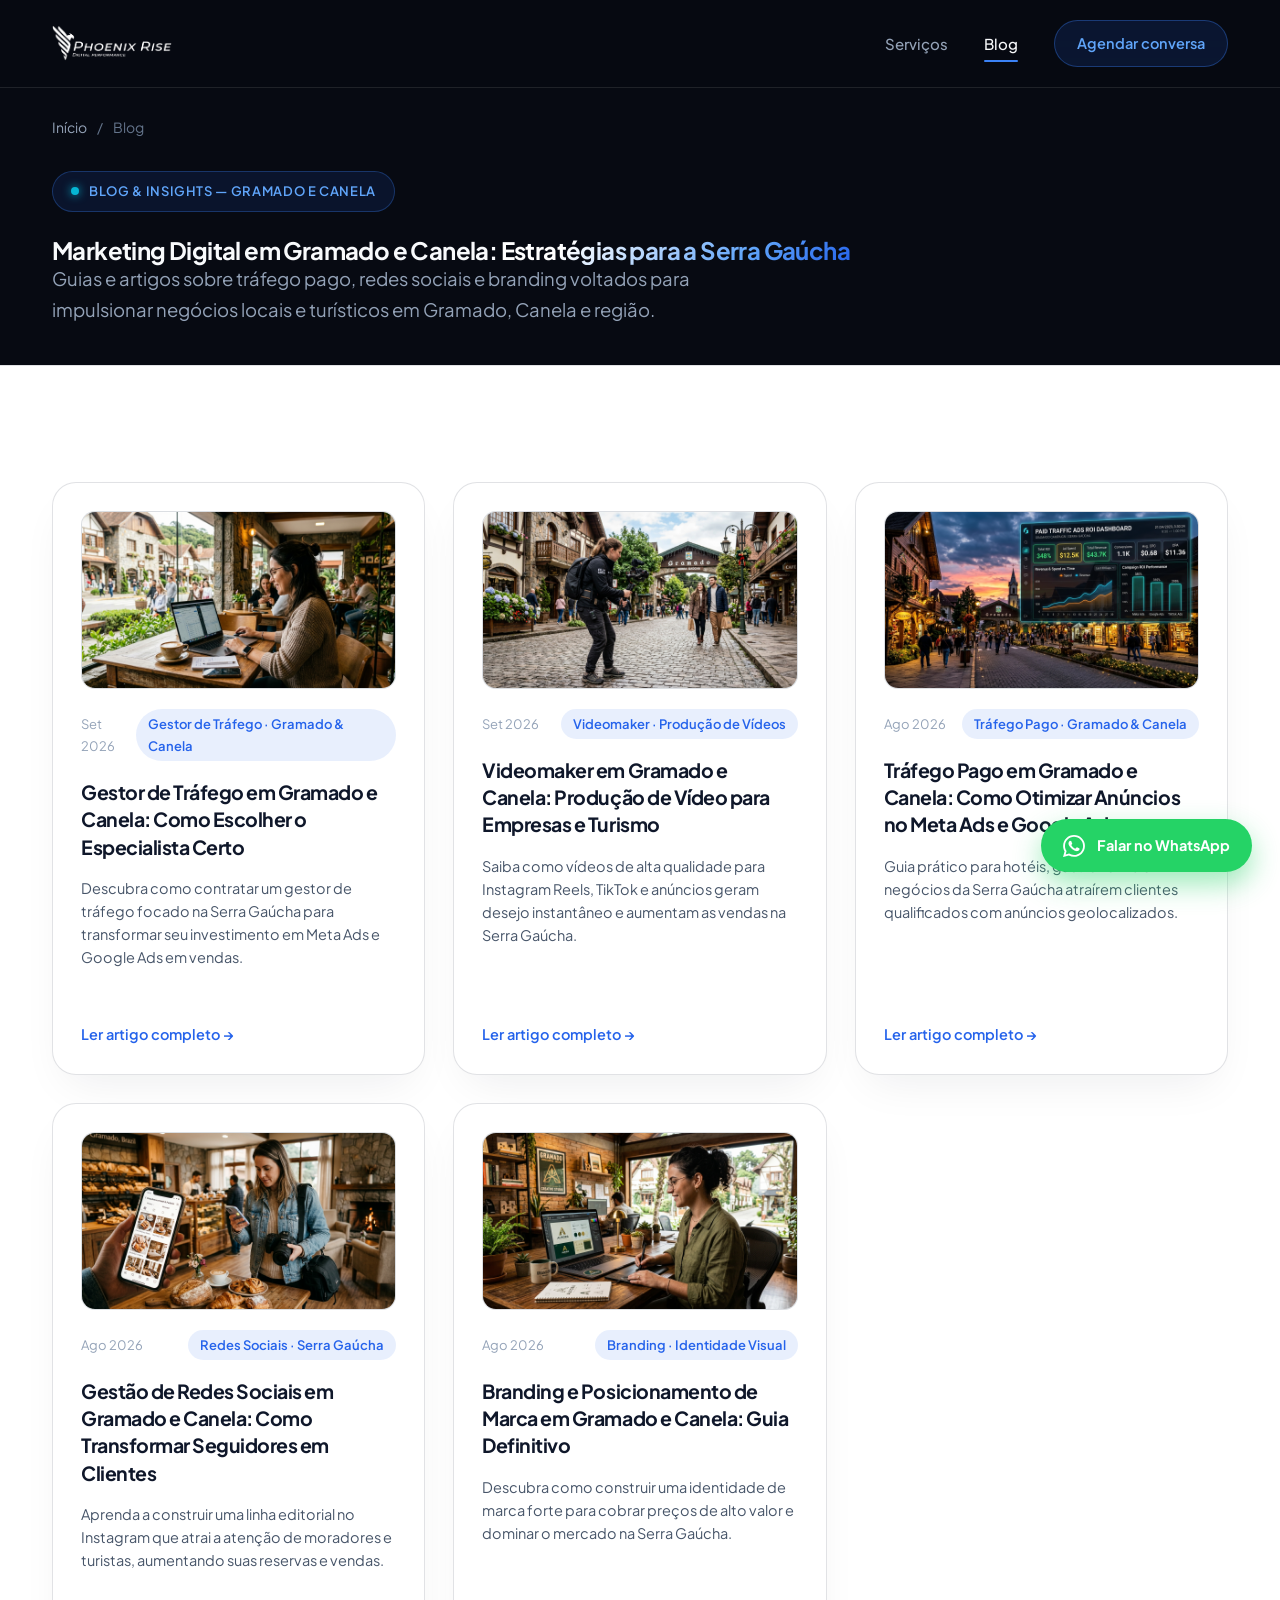
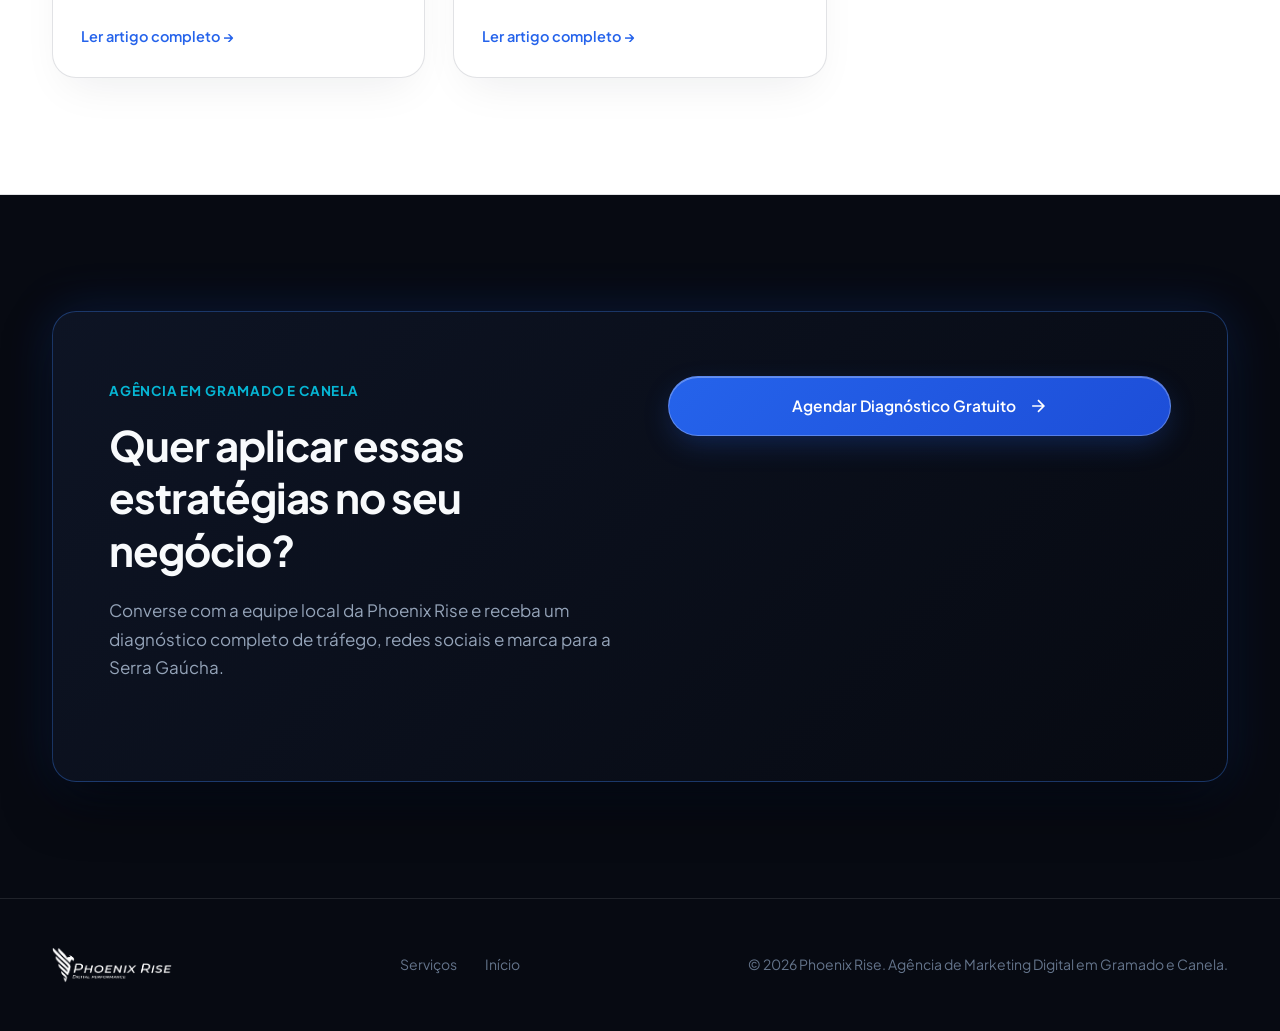
==== commit 568de725: "Add Gestor de Tráfego and Videomaker Gramado/Canela SEO articles with custom cover photos" ====
--- a/blog/index.html
+++ b/blog/index.html
@@ -46,6 +46,36 @@
   <section class="section-white section-pad">
     <div class="wrap">
       <div class="blog-grid">
+        <article class="blog-card-light">
+          <div>
+            <div class="blog-thumb-wrap">
+              <img src="../assets/thumb-gestor-trafego-gramado.jpg" alt="Gestor de Tráfego em Gramado e Canela">
+            </div>
+            <div class="blog-meta-light">
+              <span>Set 2026</span>
+              <span class="blog-tag-blue">Gestor de Tráfego · Gramado & Canela</span>
+            </div>
+            <h3><a href="gestor-de-trafego-gramado-canela.html">Gestor de Tráfego em Gramado e Canela: Como Escolher o Especialista Certo</a></h3>
+            <p>Descubra como contratar um gestor de tráfego focado na Serra Gaúcha para transformar seu investimento em Meta Ads e Google Ads em vendas.</p>
+          </div>
+          <a href="gestor-de-trafego-gramado-canela.html" class="service-link-blue" style="color:var(--blue-primary);">Ler artigo completo →</a>
+        </article>
+
+        <article class="blog-card-light">
+          <div>
+            <div class="blog-thumb-wrap">
+              <img src="../assets/thumb-videomaker-gramado.jpg" alt="Videomaker em Gramado e Canela">
+            </div>
+            <div class="blog-meta-light">
+              <span>Set 2026</span>
+              <span class="blog-tag-blue">Videomaker · Produção de Vídeos</span>
+            </div>
+            <h3><a href="videomaker-gramado-canela.html">Videomaker em Gramado e Canela: Produção de Vídeo para Empresas e Turismo</a></h3>
+            <p>Saiba como vídeos de alta qualidade para Instagram Reels, TikTok e anúncios geram desejo instantâneo e aumentam as vendas na Serra Gaúcha.</p>
+          </div>
+          <a href="videomaker-gramado-canela.html" class="service-link-blue" style="color:var(--blue-primary);">Ler artigo completo →</a>
+        </article>
+
         <article class="blog-card-light">
           <div>
             <div class="blog-thumb-wrap">
@@ -116,7 +146,7 @@
   </section>
 </main>
 
-<a href="https://wa.me/5500000000000?text=Ol%C3%A1!%20Li%20o%20blog%20da%20Phoenix%20Rise%20sobre%20Gramado%20e%20Canela." target="_blank" rel="noopener" class="floating-whatsapp" aria-label="Falar no WhatsApp">
+<a href="https://wa.me/5554996895454?text=Ol%C3%A1!%20Li%20o%20blog%20da%20Phoenix%20Rise%20sobre%20Gramado%20e%20Canela." target="_blank" rel="noopener" class="floating-whatsapp" aria-label="Falar no WhatsApp">
   <svg viewBox="0 0 24 24"><path d="M.057 24l1.687-6.163c-1.041-1.804-1.588-3.849-1.587-5.946.003-6.556 5.338-11.891 11.893-11.891 3.181.001 6.167 1.24 8.413 3.488 2.245 2.248 3.481 5.236 3.48 8.414-.003 6.557-5.338 11.892-11.893 11.892-1.99-.001-3.951-.5-5.688-1.448l-6.205 1.654zm6.597-3.807c1.676.995 3.276 1.591 5.392 1.592 5.448 0 9.886-4.434 9.889-9.885.002-5.462-4.415-9.89-9.881-9.892-5.452 0-9.887 4.434-9.889 9.884-.001 2.225.651 3.891 1.746 5.634l-.999 3.648 3.742-.981zm11.387-5.464c-.074-.124-.272-.198-.57-.347-.297-.149-1.758-.868-2.031-.967-.272-.099-.47-.149-.669.149-.198.297-.768.967-.941 1.165-.173.198-.347.223-.644.074-.297-.149-1.255-.462-2.39-1.475-.883-.788-1.48-1.761-1.653-2.059-.173-.297-.018-.458.13-.606.134-.133.297-.347.446-.521.151-.172.2-.296.3-.495.099-.198.05-.372-.025-.521-.075-.148-.669-1.611-.916-2.206-.242-.579-.487-.501-.669-.51l-.57-.01c-.198 0-.52.074-.792.372s-1.04 1.016-1.04 2.479 1.065 2.876 1.213 3.074c.149.198 2.095 3.2 5.076 4.487.709.306 1.263.489 1.694.626.712.226 1.36.194 1.872.118.572-.085 1.758-.719 2.006-1.413.248-.695.248-1.29.173-1.414z"/></svg>
   <span>Falar no WhatsApp</span>
 </a>
--- a/style.css
+++ b/style.css
@@ -333,15 +333,14 @@
   right: 0;
   bottom: 0;
   background-image: 
-    linear-gradient(180deg, rgba(7, 10, 18, 0.72) 0%, rgba(7, 10, 18, 0.85) 55%, rgba(7, 10, 18, 0.98) 100%),
-    radial-gradient(circle at 75% 35%, rgba(37, 99, 235, 0.35) 0%, rgba(7, 10, 18, 0.6) 70%),
-    url('assets/bg-hero-region.jpg'),
-    url('file:///Users/pedrocostajr/.gemini/antigravity/brain/6f9dfbda-5f4c-48e2-9a64-2caa8e67e606/bg_hero_region_1788213054669.jpg');
+    linear-gradient(180deg, rgba(7, 10, 18, 0.52) 0%, rgba(7, 10, 18, 0.70) 55%, rgba(7, 10, 18, 0.92) 100%),
+    radial-gradient(circle at 75% 35%, rgba(37, 99, 235, 0.32) 0%, rgba(7, 10, 18, 0.5) 70%),
+    url('assets/bg-hero-region.jpg');
   background-size: cover;
   background-position: center center;
   background-repeat: no-repeat;
-  opacity: 0.38;
-  filter: saturate(1.15) brightness(0.9);
+  opacity: 0.58;
+  filter: saturate(1.18) brightness(0.95);
   pointer-events: none;
   z-index: 0;
 }
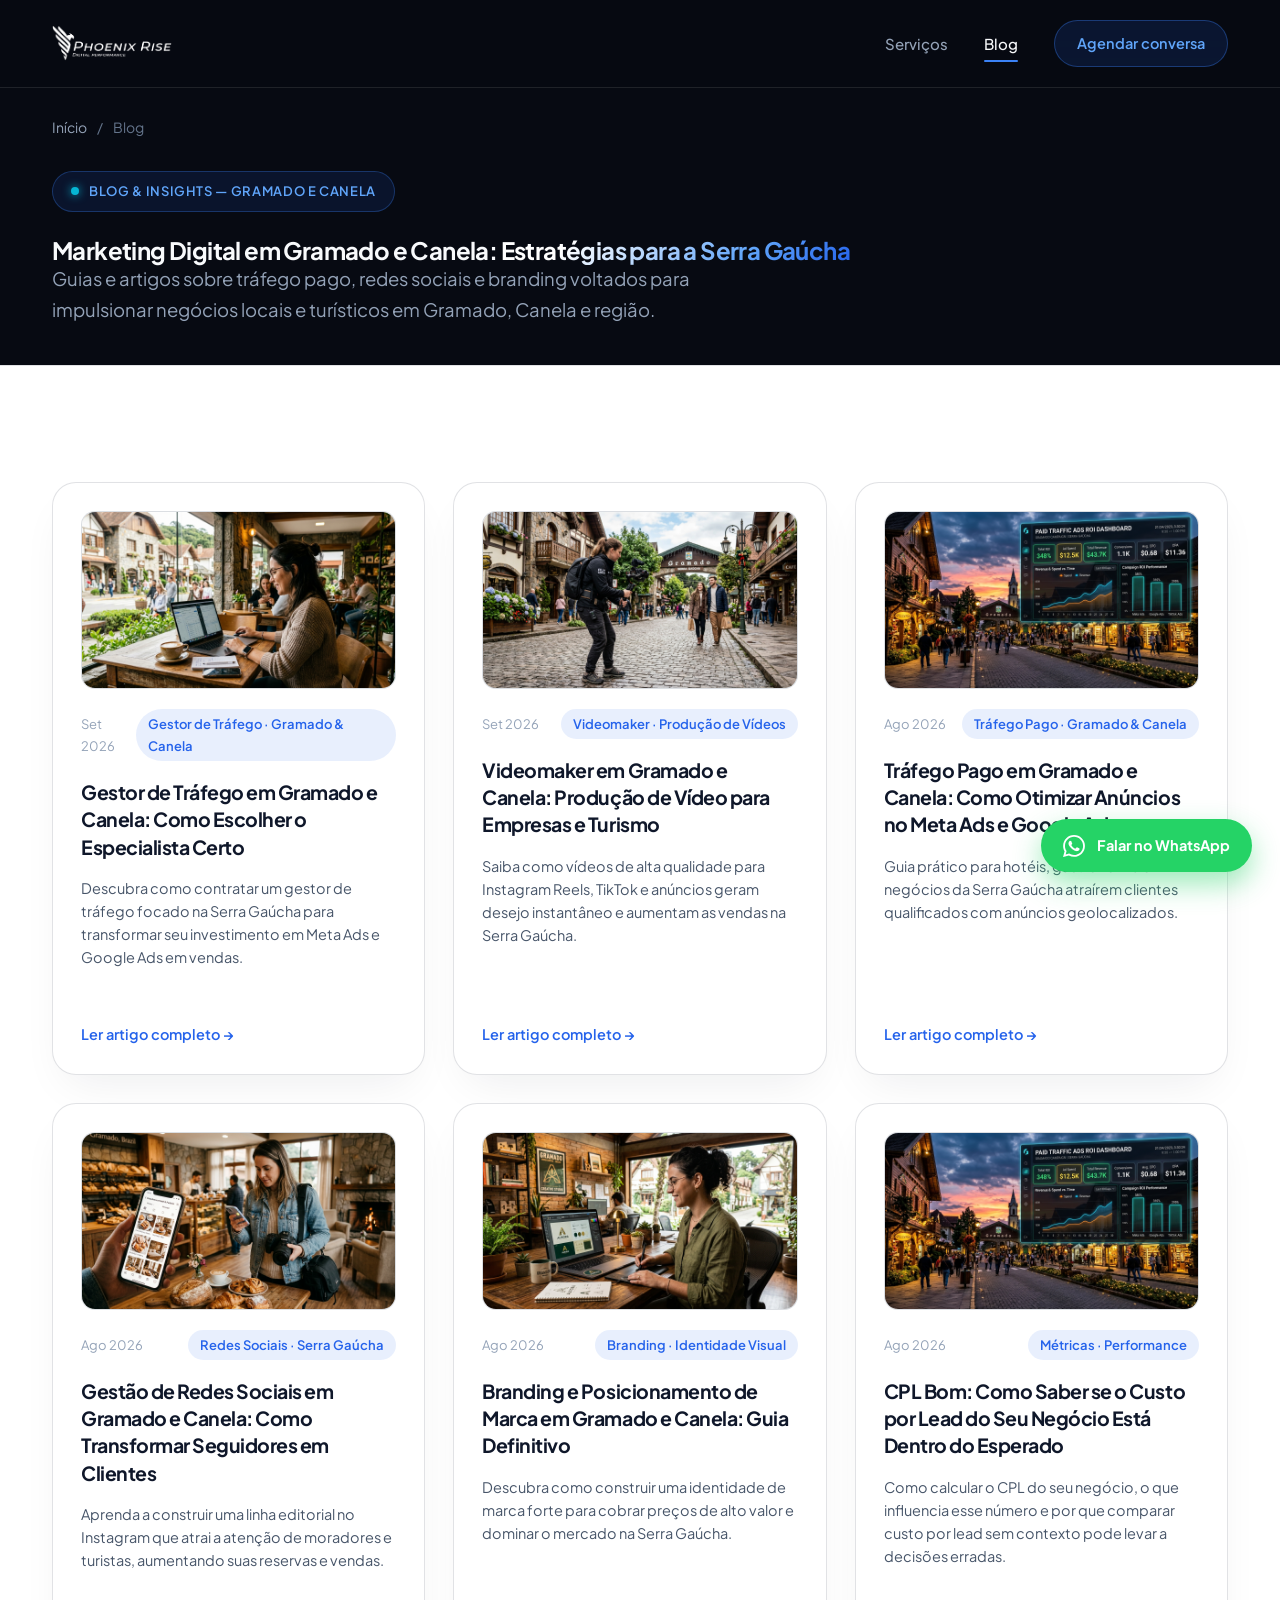
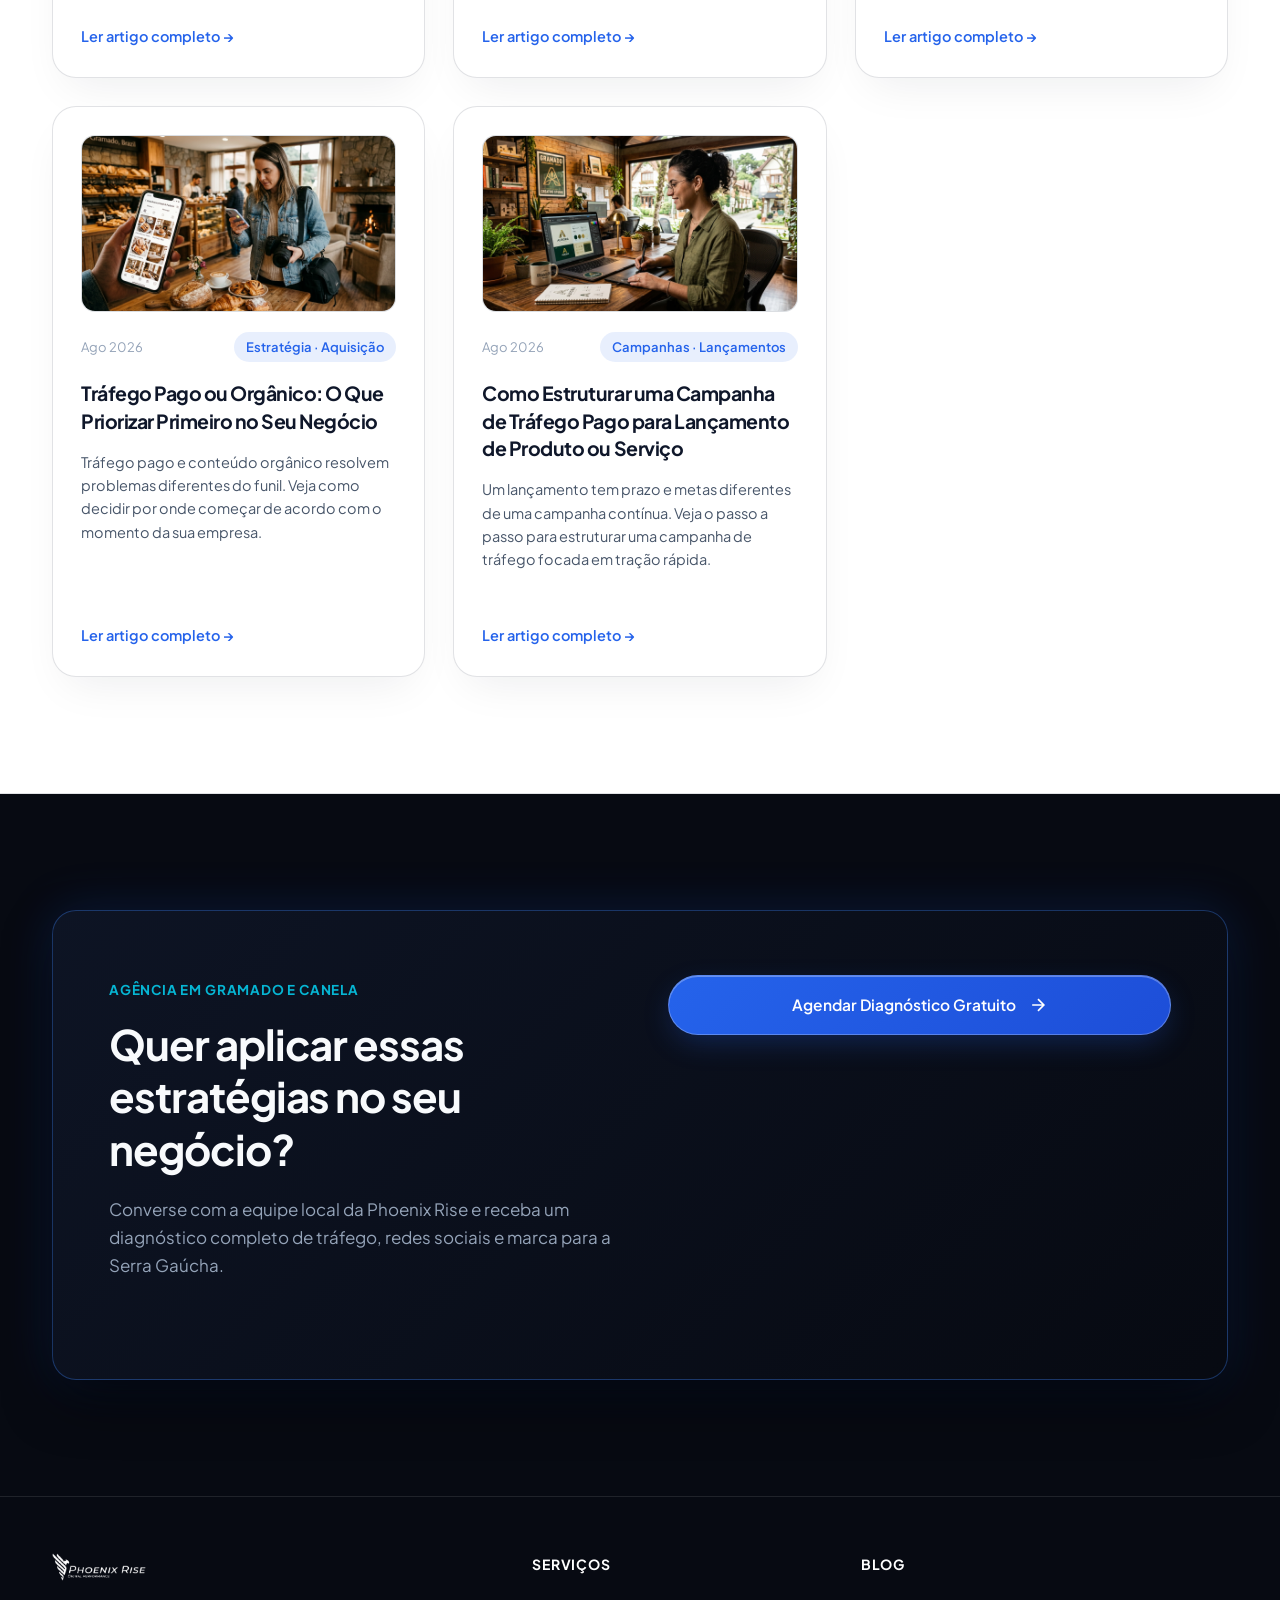
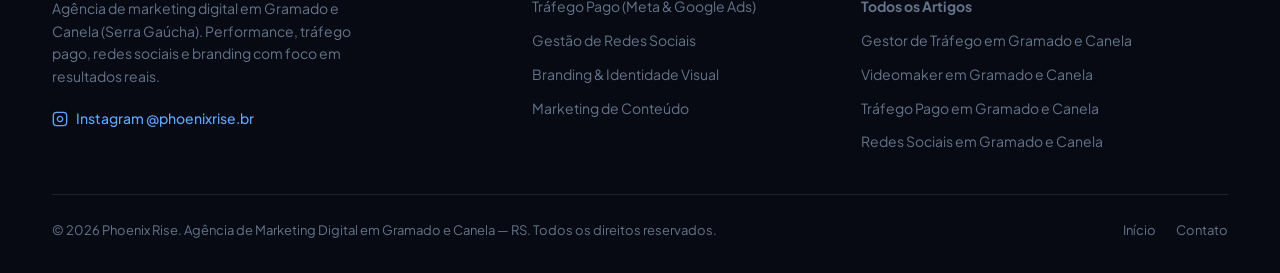
==== commit ac656a3d: "SEO: otimização de links internos, dados estruturados JSON-LD e sitemap" ====
--- a/blog/index.html
+++ b/blog/index.html
@@ -1,6 +1,22 @@
 <!DOCTYPE html>
 <html lang="pt-BR">
 <head>
+<!-- Google Tag Manager -->
+<script>(function(w,d,s,l,i){w[l]=w[l]||[];w[l].push({'gtm.start':
+new Date().getTime(),event:'gtm.js'});var f=d.getElementsByTagName(s)[0],
+j=d.createElement(s),dl=l!='dataLayer'?'&l='+l:'';j.async=true;j.src=
+'https://www.googletagmanager.com/gtm.js?id='+i+dl;f.parentNode.insertBefore(j,f);
+})(window,document,'script','dataLayer','GTM-NFWV7SX5');</script>
+<!-- End Google Tag Manager -->
+<!-- Google tag (gtag.js) -->
+<script async src="https://www.googletagmanager.com/gtag/js?id=AW-602107502"></script>
+<script>
+  window.dataLayer = window.dataLayer || [];
+  function gtag(){dataLayer.push(arguments);}
+  gtag('js', new Date());
+
+  gtag('config', 'AW-602107502');
+</script>
 <meta charset="UTF-8">
 <meta name="viewport" content="width=device-width, initial-scale=1.0">
 <title>Blog Phoenix Rise | Marketing Digital em Gramado e Canela</title>
@@ -13,19 +29,43 @@
 <link rel="preconnect" href="https://fonts.googleapis.com">
 <link rel="preconnect" href="https://fonts.gstatic.com" crossorigin>
 <link href="https://fonts.googleapis.com/css2?family=Fraunces:ital,opsz,wght@0,9..144,300;0,9..144,500;0,9..144,700;1,9..144,400&family=Inter:wght@300;400;500;600;700&family=Plus+Jakarta+Sans:wght@400;500;600;700;800&display=swap" rel="stylesheet">
-<link rel="stylesheet" href="../style.css">
+<link rel="stylesheet" href="/style.css">
+<script type="application/ld+json">
+{
+  "@context": "https://schema.org",
+  "@type": "BreadcrumbList",
+  "itemListElement": [
+    {
+      "@type": "ListItem",
+      "position": 1,
+      "name": "Início",
+      "item": "https://www.phoenixrise.com.br/"
+    },
+    {
+      "@type": "ListItem",
+      "position": 2,
+      "name": "Blog",
+      "item": "https://www.phoenixrise.com.br/blog/index.html"
+    }
+  ]
+}
+</script>
 </head>
 <body>
+<!-- Google Tag Manager (noscript) -->
+<noscript><iframe src="https://www.googletagmanager.com/ns.html?id=GTM-NFWV7SX5"
+height="0" width="0" style="display:none;visibility:hidden"></iframe></noscript>
+<!-- End Google Tag Manager (noscript) -->
 
 <header>
   <nav>
-    <a href="../index.html" class="brand">
-      <img src="../assets/logo-white.png" alt="Phoenix Rise — Digital Performance">
+    <a href="/" class="brand">
+      <img src="/assets/logo-white.png" alt="Phoenix Rise — Digital Performance">
     </a>
     <div class="nav-links">
-      <a href="../index.html#servicos">Serviços</a>
-      <a href="index.html" class="active">Blog</a>
-      <a href="../index.html#contato" class="nav-cta">Agendar conversa</a>
+      <a href="/#servicos">Serviços</a>
+      <a href="/blog/index.html" class="active">Blog</a>
+      <a href="/#contato" class="nav-cta">Agendar conversa</a>
     </div>
     <button class="nav-toggle" aria-label="Abrir Menu">☰</button>
   </nav>
@@ -34,7 +74,7 @@
 <main>
   <section class="page-hero">
     <div class="wrap">
-      <div class="breadcrumb"><a href="../index.html">Início</a><span>/</span>Blog</div>
+      <div class="breadcrumb"><a href="/">Início</a><span>/</span>Blog</div>
       <div class="badge-status" style="margin-top:16px;">
         <span class="pulse-dot"></span> Blog & Insights — Gramado e Canela
       </div>
@@ -46,79 +86,132 @@
   <section class="section-white section-pad">
     <div class="wrap">
       <div class="blog-grid">
-        <article class="blog-card-light">
-          <div>
-            <div class="blog-thumb-wrap">
-              <img src="../assets/thumb-gestor-trafego-gramado.jpg" alt="Gestor de Tráfego em Gramado e Canela">
+        <!-- 1. Gestor de Tráfego -->
+        <article class="blog-card-light">
+          <div>
+            <div class="blog-thumb-wrap">
+              <img src="/assets/thumb-gestor-trafego-gramado.jpg" alt="Gestor de Tráfego em Gramado e Canela">
             </div>
             <div class="blog-meta-light">
               <span>Set 2026</span>
               <span class="blog-tag-blue">Gestor de Tráfego · Gramado & Canela</span>
             </div>
-            <h3><a href="gestor-de-trafego-gramado-canela.html">Gestor de Tráfego em Gramado e Canela: Como Escolher o Especialista Certo</a></h3>
+            <h3><a href="/blog/gestor-de-trafego-gramado-canela.html">Gestor de Tráfego em Gramado e Canela: Como Escolher o Especialista Certo</a></h3>
             <p>Descubra como contratar um gestor de tráfego focado na Serra Gaúcha para transformar seu investimento em Meta Ads e Google Ads em vendas.</p>
           </div>
-          <a href="gestor-de-trafego-gramado-canela.html" class="service-link-blue" style="color:var(--blue-primary);">Ler artigo completo →</a>
-        </article>
-
-        <article class="blog-card-light">
-          <div>
-            <div class="blog-thumb-wrap">
-              <img src="../assets/thumb-videomaker-gramado.jpg" alt="Videomaker em Gramado e Canela">
+          <a href="/blog/gestor-de-trafego-gramado-canela.html" class="service-link-blue" style="color:var(--blue-primary);">Ler artigo completo →</a>
+        </article>
+
+        <!-- 2. Videomaker -->
+        <article class="blog-card-light">
+          <div>
+            <div class="blog-thumb-wrap">
+              <img src="/assets/thumb-videomaker-gramado.jpg" alt="Videomaker em Gramado e Canela">
             </div>
             <div class="blog-meta-light">
               <span>Set 2026</span>
               <span class="blog-tag-blue">Videomaker · Produção de Vídeos</span>
             </div>
-            <h3><a href="videomaker-gramado-canela.html">Videomaker em Gramado e Canela: Produção de Vídeo para Empresas e Turismo</a></h3>
+            <h3><a href="/blog/videomaker-gramado-canela.html">Videomaker em Gramado e Canela: Produção de Vídeo para Empresas e Turismo</a></h3>
             <p>Saiba como vídeos de alta qualidade para Instagram Reels, TikTok e anúncios geram desejo instantâneo e aumentam as vendas na Serra Gaúcha.</p>
           </div>
-          <a href="videomaker-gramado-canela.html" class="service-link-blue" style="color:var(--blue-primary);">Ler artigo completo →</a>
-        </article>
-
-        <article class="blog-card-light">
-          <div>
-            <div class="blog-thumb-wrap">
-              <img src="../assets/thumb-trafego-gramado.jpg" alt="Tráfego Pago em Gramado e Canela">
+          <a href="/blog/videomaker-gramado-canela.html" class="service-link-blue" style="color:var(--blue-primary);">Ler artigo completo →</a>
+        </article>
+
+        <!-- 3. Tráfego Pago Gramado -->
+        <article class="blog-card-light">
+          <div>
+            <div class="blog-thumb-wrap">
+              <img src="/assets/thumb-trafego-gramado.jpg" alt="Tráfego Pago em Gramado e Canela">
             </div>
             <div class="blog-meta-light">
               <span>Ago 2026</span>
               <span class="blog-tag-blue">Tráfego Pago · Gramado & Canela</span>
             </div>
-            <h3><a href="trafego-pago-gramado-canela.html">Tráfego Pago em Gramado e Canela: Como Otimizar Anúncios no Meta Ads e Google Ads</a></h3>
+            <h3><a href="/blog/trafego-pago-gramado-canela.html">Tráfego Pago em Gramado e Canela: Como Otimizar Anúncios no Meta Ads e Google Ads</a></h3>
             <p>Guia prático para hotéis, gastronomia e negócios da Serra Gaúcha atraírem clientes qualificados com anúncios geolocalizados.</p>
           </div>
-          <a href="trafego-pago-gramado-canela.html" class="service-link-blue" style="color:var(--blue-primary);">Ler artigo completo →</a>
-        </article>
-
-        <article class="blog-card-light">
-          <div>
-            <div class="blog-thumb-wrap">
-              <img src="../assets/thumb-social-gramado.jpg" alt="Gestão de Redes Sociais em Gramado e Canela">
+          <a href="/blog/trafego-pago-gramado-canela.html" class="service-link-blue" style="color:var(--blue-primary);">Ler artigo completo →</a>
+        </article>
+
+        <!-- 4. Gestão de Redes Sociais Gramado -->
+        <article class="blog-card-light">
+          <div>
+            <div class="blog-thumb-wrap">
+              <img src="/assets/thumb-social-gramado.jpg" alt="Gestão de Redes Sociais em Gramado e Canela">
             </div>
             <div class="blog-meta-light">
               <span>Ago 2026</span>
               <span class="blog-tag-blue">Redes Sociais · Serra Gaúcha</span>
             </div>
-            <h3><a href="gestao-redes-sociais-gramado-canela.html">Gestão de Redes Sociais em Gramado e Canela: Como Transformar Seguidores em Clientes</a></h3>
+            <h3><a href="/blog/gestao-redes-sociais-gramado-canela.html">Gestão de Redes Sociais em Gramado e Canela: Como Transformar Seguidores em Clientes</a></h3>
             <p>Aprenda a construir uma linha editorial no Instagram que atrai a atenção de moradores e turistas, aumentando suas reservas e vendas.</p>
           </div>
-          <a href="gestao-redes-sociais-gramado-canela.html" class="service-link-blue" style="color:var(--blue-primary);">Ler artigo completo →</a>
-        </article>
-
-        <article class="blog-card-light">
-          <div>
-            <div class="blog-thumb-wrap">
-              <img src="../assets/thumb-branding-gramado.jpg" alt="Branding e Posicionamento em Gramado e Canela">
+          <a href="/blog/gestao-redes-sociais-gramado-canela.html" class="service-link-blue" style="color:var(--blue-primary);">Ler artigo completo →</a>
+        </article>
+
+        <!-- 5. Branding Gramado -->
+        <article class="blog-card-light">
+          <div>
+            <div class="blog-thumb-wrap">
+              <img src="/assets/thumb-branding-gramado.jpg" alt="Branding e Posicionamento em Gramado e Canela">
             </div>
             <div class="blog-meta-light">
               <span>Ago 2026</span>
               <span class="blog-tag-blue">Branding · Identidade Visual</span>
             </div>
-            <h3><a href="branding-marketing-digital-gramado-canela.html">Branding e Posicionamento de Marca em Gramado e Canela: Guia Definitivo</a></h3>
+            <h3><a href="/blog/branding-marketing-digital-gramado-canela.html">Branding e Posicionamento de Marca em Gramado e Canela: Guia Definitivo</a></h3>
             <p>Descubra como construir uma identidade de marca forte para cobrar preços de alto valor e dominar o mercado na Serra Gaúcha.</p>
           </div>
-          <a href="branding-marketing-digital-gramado-canela.html" class="service-link-blue" style="color:var(--blue-primary);">Ler artigo completo →</a>
+          <a href="/blog/branding-marketing-digital-gramado-canela.html" class="service-link-blue" style="color:var(--blue-primary);">Ler artigo completo →</a>
+        </article>
+
+        <!-- 6. CPL Bom -->
+        <article class="blog-card-light">
+          <div>
+            <div class="blog-thumb-wrap">
+              <img src="/assets/thumb-trafego-gramado.jpg" alt="CPL Bom: Como Saber se o Custo por Lead Está Adequado">
+            </div>
+            <div class="blog-meta-light">
+              <span>Ago 2026</span>
+              <span class="blog-tag-blue">Métricas · Performance</span>
+            </div>
+            <h3><a href="/blog/cpl-bom-para-negocio.html">CPL Bom: Como Saber se o Custo por Lead do Seu Negócio Está Dentro do Esperado</a></h3>
+            <p>Como calcular o CPL do seu negócio, o que influencia esse número e por que comparar custo por lead sem contexto pode levar a decisões erradas.</p>
+          </div>
+          <a href="/blog/cpl-bom-para-negocio.html" class="service-link-blue" style="color:var(--blue-primary);">Ler artigo completo →</a>
+        </article>
+
+        <!-- 7. Tráfego Pago ou Orgânico -->
+        <article class="blog-card-light">
+          <div>
+            <div class="blog-thumb-wrap">
+              <img src="/assets/thumb-social-gramado.jpg" alt="Tráfego Pago ou Orgânico: O Que Priorizar">
+            </div>
+            <div class="blog-meta-light">
+              <span>Ago 2026</span>
+              <span class="blog-tag-blue">Estratégia · Aquisição</span>
+            </div>
+            <h3><a href="/blog/trafego-pago-ou-organico.html">Tráfego Pago ou Orgânico: O Que Priorizar Primeiro no Seu Negócio</a></h3>
+            <p>Tráfego pago e conteúdo orgânico resolvem problemas diferentes do funil. Veja como decidir por onde começar de acordo com o momento da sua empresa.</p>
+          </div>
+          <a href="/blog/trafego-pago-ou-organico.html" class="service-link-blue" style="color:var(--blue-primary);">Ler artigo completo →</a>
+        </article>
+
+        <!-- 8. Campanha de Lançamento -->
+        <article class="blog-card-light">
+          <div>
+            <div class="blog-thumb-wrap">
+              <img src="/assets/thumb-branding-gramado.jpg" alt="Campanha de Tráfego Pago para Lançamento">
+            </div>
+            <div class="blog-meta-light">
+              <span>Ago 2026</span>
+              <span class="blog-tag-blue">Campanhas · Lançamentos</span>
+            </div>
+            <h3><a href="/blog/campanha-lancamento-produto.html">Como Estruturar uma Campanha de Tráfego Pago para Lançamento de Produto ou Serviço</a></h3>
+            <p>Um lançamento tem prazo e metas diferentes de uma campanha contínua. Veja o passo a passo para estruturar uma campanha de tráfego focada em tração rápida.</p>
+          </div>
+          <a href="/blog/campanha-lancamento-produto.html" class="service-link-blue" style="color:var(--blue-primary);">Ler artigo completo →</a>
         </article>
       </div>
     </div>
@@ -135,7 +228,7 @@
             <p>Converse com a equipe local da Phoenix Rise e receba um diagnóstico completo de tráfego, redes sociais e marca para a Serra Gaúcha.</p>
           </div>
           <div>
-            <a href="../index.html#contato" class="btn-primary" style="width:100%;">
+            <a href="/#contato" class="btn-primary" style="width:100%;">
               <span>Agendar Diagnóstico Gratuito</span>
               <svg width="20" height="20" viewBox="0 0 24 24" fill="none" stroke="currentColor" stroke-width="2"><path d="M5 12h14M12 5l7 7-7 7"/></svg>
             </a>
@@ -151,19 +244,52 @@
   <span>Falar no WhatsApp</span>
 </a>
 
+<!-- FOOTER -->
 <footer>
-  <div class="wrap footer-row">
-    <div class="brand">
-      <img src="../assets/logo-white.png" alt="Phoenix Rise — Digital Performance">
-    </div>
-    <div class="footer-links">
-      <a href="../index.html#servicos">Serviços</a>
-      <a href="../index.html">Início</a>
-    </div>
-    <span>© 2026 Phoenix Rise. Agência de Marketing Digital em Gramado e Canela.</span>
+  <div class="wrap">
+    <div class="footer-grid">
+      <div class="footer-col footer-brand-col">
+        <a href="/" class="brand">
+          <img src="/assets/logo-white.png" alt="Phoenix Rise — Digital Performance">
+        </a>
+        <p class="footer-desc">Agência de marketing digital em Gramado e Canela (Serra Gaúcha). Performance, tráfego pago, redes sociais e branding com foco em resultados reais.</p>
+        <div class="footer-social">
+          <a href="https://www.instagram.com/phoenixrise.br/" target="_blank" rel="noopener" class="social-link">
+            <svg width="16" height="16" viewBox="0 0 24 24" fill="none" stroke="currentColor" stroke-width="2"><rect x="2" y="2" width="20" height="20" rx="5"/><path d="M16 11.37A4 4 0 1112.63 8 4 4 0 0116 11.37z"/><line x1="17.5" y1="6.5" x2="17.51" y2="6.5"/></svg>
+            Instagram @phoenixrise.br
+          </a>
+        </div>
+      </div>
+      <div class="footer-col">
+        <h4 class="footer-title">Serviços</h4>
+        <ul class="footer-nav">
+          <li><a href="/servicos/trafego-pago.html">Tráfego Pago (Meta & Google Ads)</a></li>
+          <li><a href="/servicos/gestao-redes-sociais.html">Gestão de Redes Sociais</a></li>
+          <li><a href="/servicos/branding-identidade-visual.html">Branding & Identidade Visual</a></li>
+          <li><a href="/servicos/marketing-de-conteudo.html">Marketing de Conteúdo</a></li>
+        </ul>
+      </div>
+      <div class="footer-col">
+        <h4 class="footer-title">Blog</h4>
+        <ul class="footer-nav">
+          <li><a href="/blog/index.html"><strong>Todos os Artigos</strong></a></li>
+          <li><a href="/blog/gestor-de-trafego-gramado-canela.html">Gestor de Tráfego em Gramado e Canela</a></li>
+          <li><a href="/blog/videomaker-gramado-canela.html">Videomaker em Gramado e Canela</a></li>
+          <li><a href="/blog/trafego-pago-gramado-canela.html">Tráfego Pago em Gramado e Canela</a></li>
+          <li><a href="/blog/gestao-redes-sociais-gramado-canela.html">Redes Sociais em Gramado e Canela</a></li>
+        </ul>
+      </div>
+    </div>
+    <div class="footer-bottom">
+      <span>© 2026 Phoenix Rise. Agência de Marketing Digital em Gramado e Canela — RS. Todos os direitos reservados.</span>
+      <div class="footer-bottom-links">
+        <a href="/">Início</a>
+        <a href="/#contato">Contato</a>
+      </div>
+    </div>
   </div>
 </footer>
 
-<script src="../nav.js"></script>
+<script src="/nav.js"></script>
 </body>
-</html>
+</html>
--- a/style.css
+++ b/style.css
@@ -1350,28 +1350,218 @@
 /* ---------- FOOTER ---------- */
 footer {
   border-top: 1px solid var(--border-glass-dark);
-  padding: 48px 0;
+  padding: 56px 0 32px;
   background: var(--bg-black);
 }
 
-.footer-row {
+.footer-grid {
+  display: grid;
+  grid-template-columns: 2fr 1.3fr 1.7fr;
+  gap: 48px;
+  margin-bottom: 40px;
+}
+
+.footer-col {
+  display: flex;
+  flex-direction: column;
+}
+
+.footer-brand-col .brand img {
+  height: 28px;
+  width: auto;
+}
+
+.footer-desc {
+  color: var(--text-on-dark-dim);
+  font-size: 14px;
+  line-height: 1.6;
+  margin: 16px 0 20px;
+  max-width: 320px;
+}
+
+.footer-social .social-link {
+  display: inline-flex;
+  align-items: center;
+  gap: 8px;
+  color: var(--blue-bright);
+  font-size: 14px;
+  font-weight: 500;
+  text-decoration: none;
+  transition: opacity 0.2s;
+}
+
+.footer-social .social-link:hover {
+  opacity: 0.8;
+}
+
+.footer-title {
+  font-size: 14px;
+  font-weight: 700;
+  color: #fff;
+  margin-bottom: 18px;
+  text-transform: uppercase;
+  letter-spacing: 0.06em;
+}
+
+.footer-nav {
+  list-style: none;
+  padding: 0;
+  margin: 0;
+  display: flex;
+  flex-direction: column;
+  gap: 10px;
+  font-size: 14px;
+}
+
+.footer-nav a {
+  color: var(--text-on-dark-dim);
+  text-decoration: none;
+  transition: color 0.2s, transform 0.2s;
+  display: inline-block;
+}
+
+.footer-nav a:hover {
+  color: var(--blue-bright);
+  transform: translateX(2px);
+}
+
+.footer-bottom {
+  border-top: 1px solid var(--border-glass-dark);
+  padding-top: 24px;
   display: flex;
   justify-content: space-between;
   align-items: center;
-  font-size: 14px;
+  font-size: 13px;
   color: var(--text-on-dark-dim);
   flex-wrap: wrap;
-  gap: 24px;
-}
-
-.footer-links {
-  display: flex;
-  align-items: center;
-  gap: 28px;
-}
-
-.footer-links a:hover {
+  gap: 16px;
+}
+
+.footer-bottom-links {
+  display: flex;
+  gap: 20px;
+}
+
+.footer-bottom-links a {
+  color: var(--text-on-dark-dim);
+  text-decoration: none;
+  transition: color 0.2s;
+}
+
+.footer-bottom-links a:hover {
   color: var(--blue-bright);
+}
+
+@media (max-width: 860px) {
+  .footer-grid {
+    grid-template-columns: 1fr;
+    gap: 32px;
+  }
+}
+
+/* ---------- RELATED POSTS & SERVICE CTA IN ARTICLES ---------- */
+.article-related-section {
+  margin-top: 48px;
+  padding-top: 36px;
+  border-top: 1px solid var(--border-glass-dark);
+}
+
+.article-related-title {
+  font-size: 20px;
+  font-weight: 700;
+  margin-bottom: 20px;
+  color: #fff;
+}
+
+.article-related-list {
+  list-style: none;
+  padding: 0;
+  margin: 0 0 32px 0;
+  display: flex;
+  flex-direction: column;
+  gap: 12px;
+}
+
+.article-related-list li a {
+  color: var(--blue-cyan);
+  text-decoration: none;
+  font-size: 15px;
+  font-weight: 500;
+  display: inline-flex;
+  align-items: center;
+  gap: 8px;
+  transition: color 0.2s, transform 0.2s;
+}
+
+.article-related-list li a:hover {
+  color: #fff;
+  transform: translateX(4px);
+}
+
+.article-service-cta {
+  background: rgba(37, 99, 235, 0.08);
+  border: 1px solid rgba(59, 130, 246, 0.25);
+  border-radius: var(--radius-lg);
+  padding: 24px 28px;
+  display: flex;
+  justify-content: space-between;
+  align-items: center;
+  flex-wrap: wrap;
+  gap: 20px;
+}
+
+.article-service-cta h4 {
+  font-size: 17px;
+  font-weight: 700;
+  color: #fff;
+  margin-bottom: 4px;
+}
+
+.article-service-cta p {
+  color: var(--text-on-dark-dim);
+  font-size: 14px;
+  margin: 0;
+}
+
+/* ---------- RELATED BLOG ARTICLES IN SERVICE PAGES ---------- */
+.service-related-box {
+  margin-top: 48px;
+  padding: 28px;
+  background: rgba(255, 255, 255, 0.02);
+  border: 1px solid var(--border-glass-dark);
+  border-radius: var(--radius-lg);
+}
+
+.service-related-box h3 {
+  font-size: 18px;
+  font-weight: 700;
+  color: #fff;
+  margin-bottom: 16px;
+}
+
+.service-related-list {
+  list-style: none;
+  padding: 0;
+  margin: 0;
+  display: flex;
+  flex-direction: column;
+  gap: 12px;
+}
+
+.service-related-list li a {
+  color: var(--blue-cyan);
+  text-decoration: none;
+  font-size: 15px;
+  font-weight: 500;
+  display: inline-flex;
+  align-items: center;
+  gap: 8px;
+  transition: color 0.2s, transform 0.2s;
+}
+
+.service-related-list li a:hover {
+  color: #fff;
+  transform: translateX(4px);
 }
 
 /* ---------- RESPONSIVE BREAKPOINTS ---------- */
